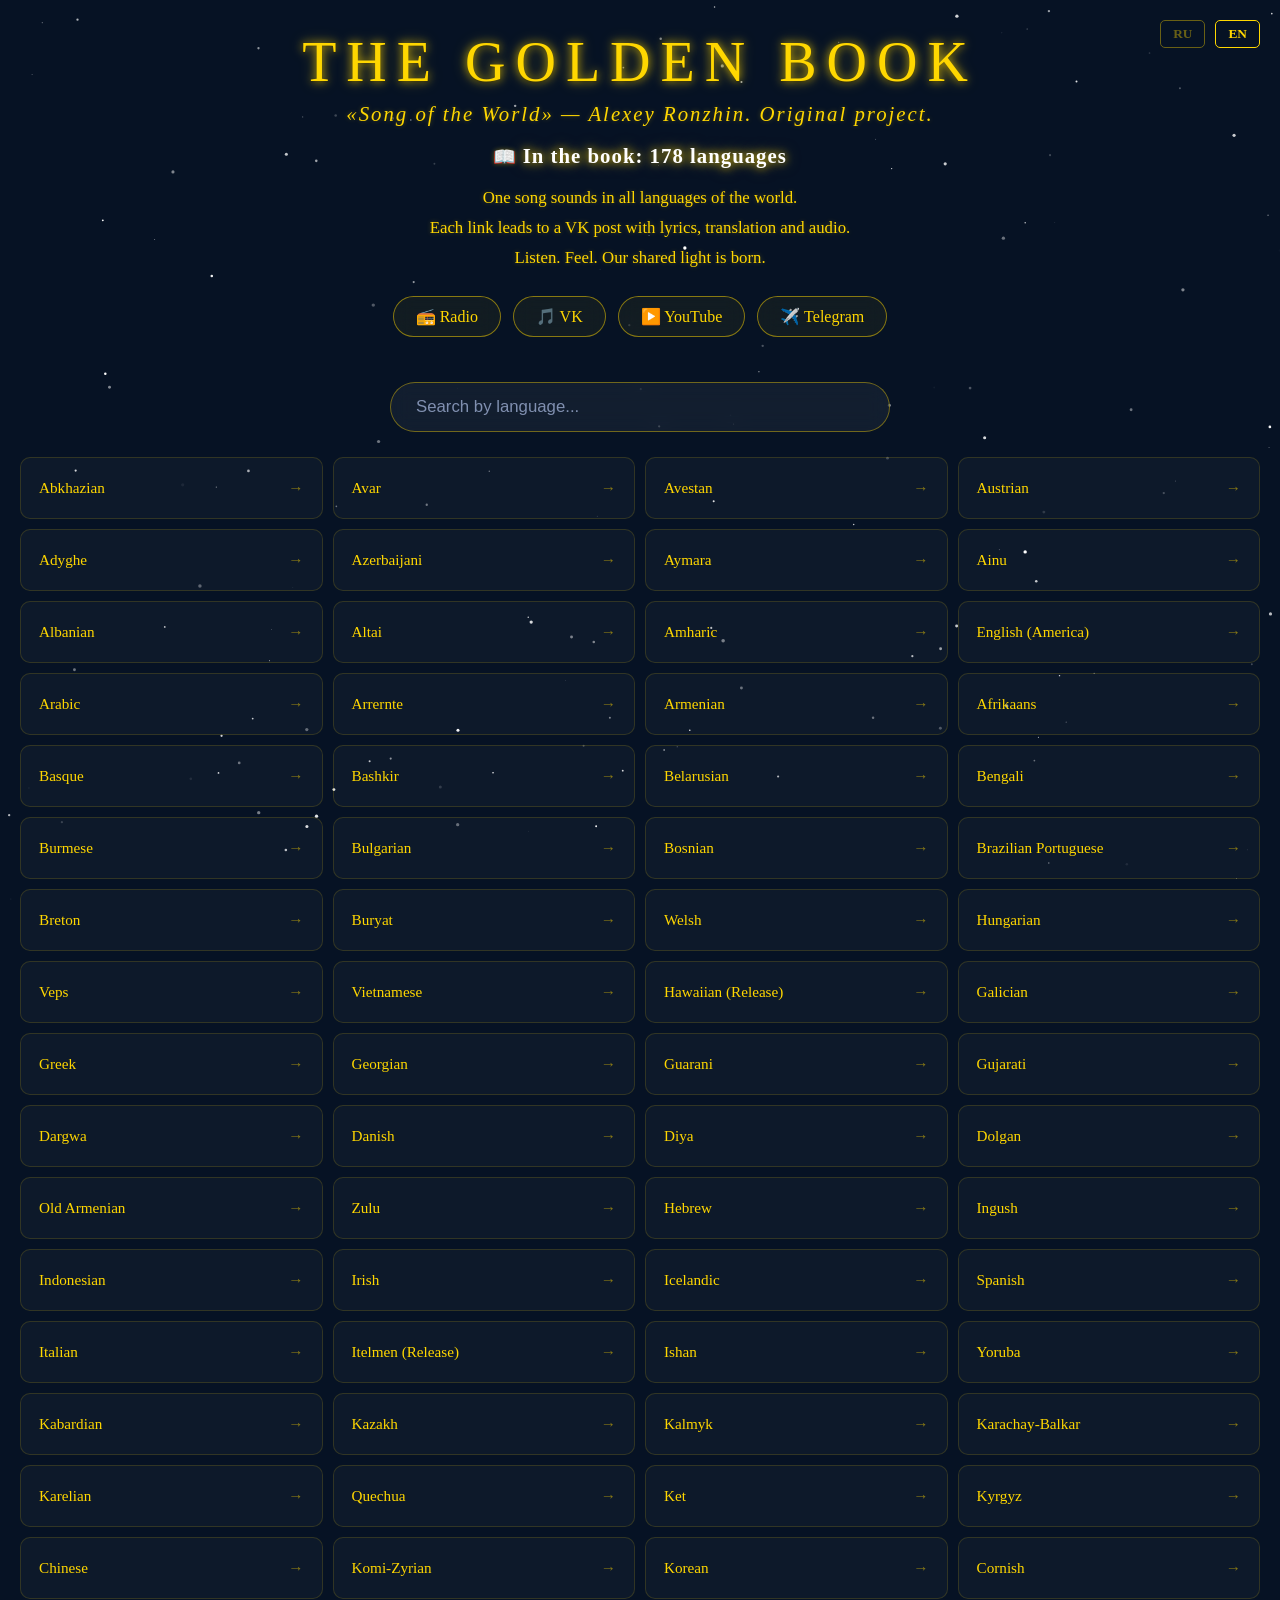
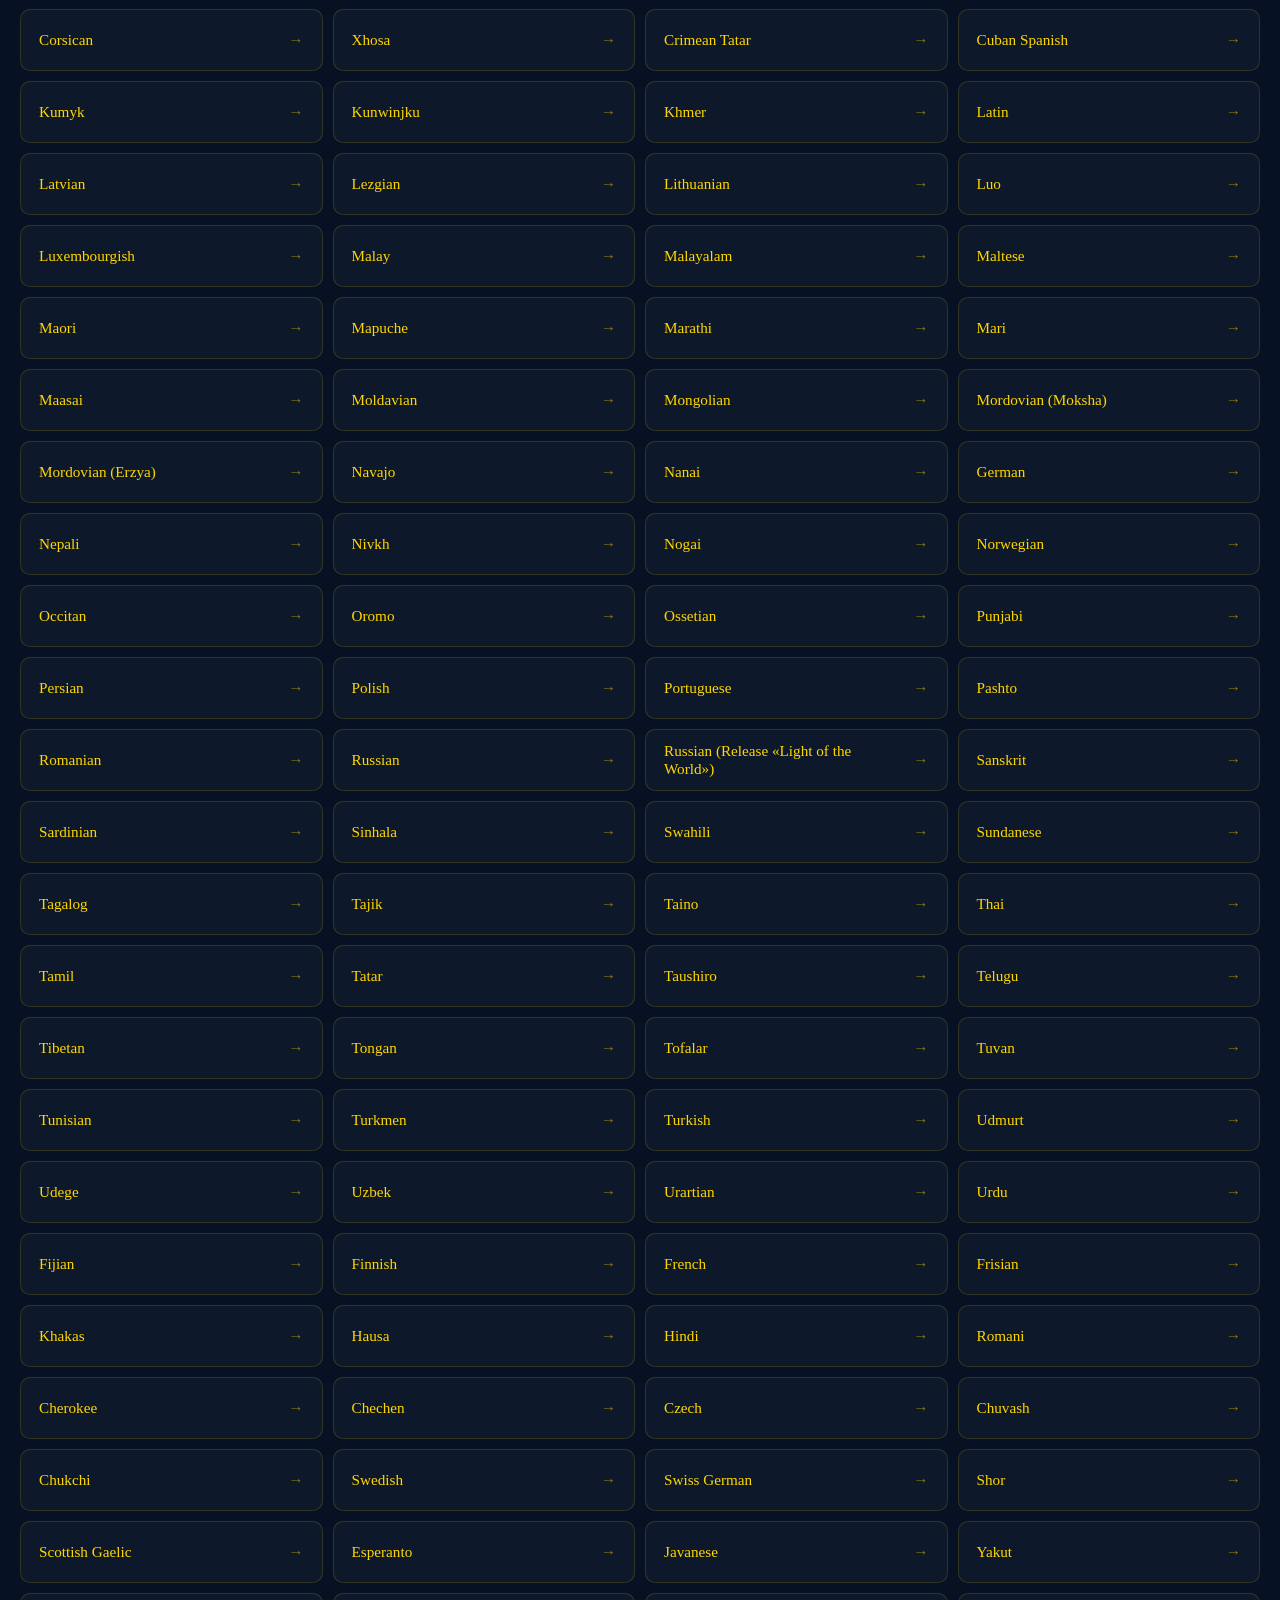
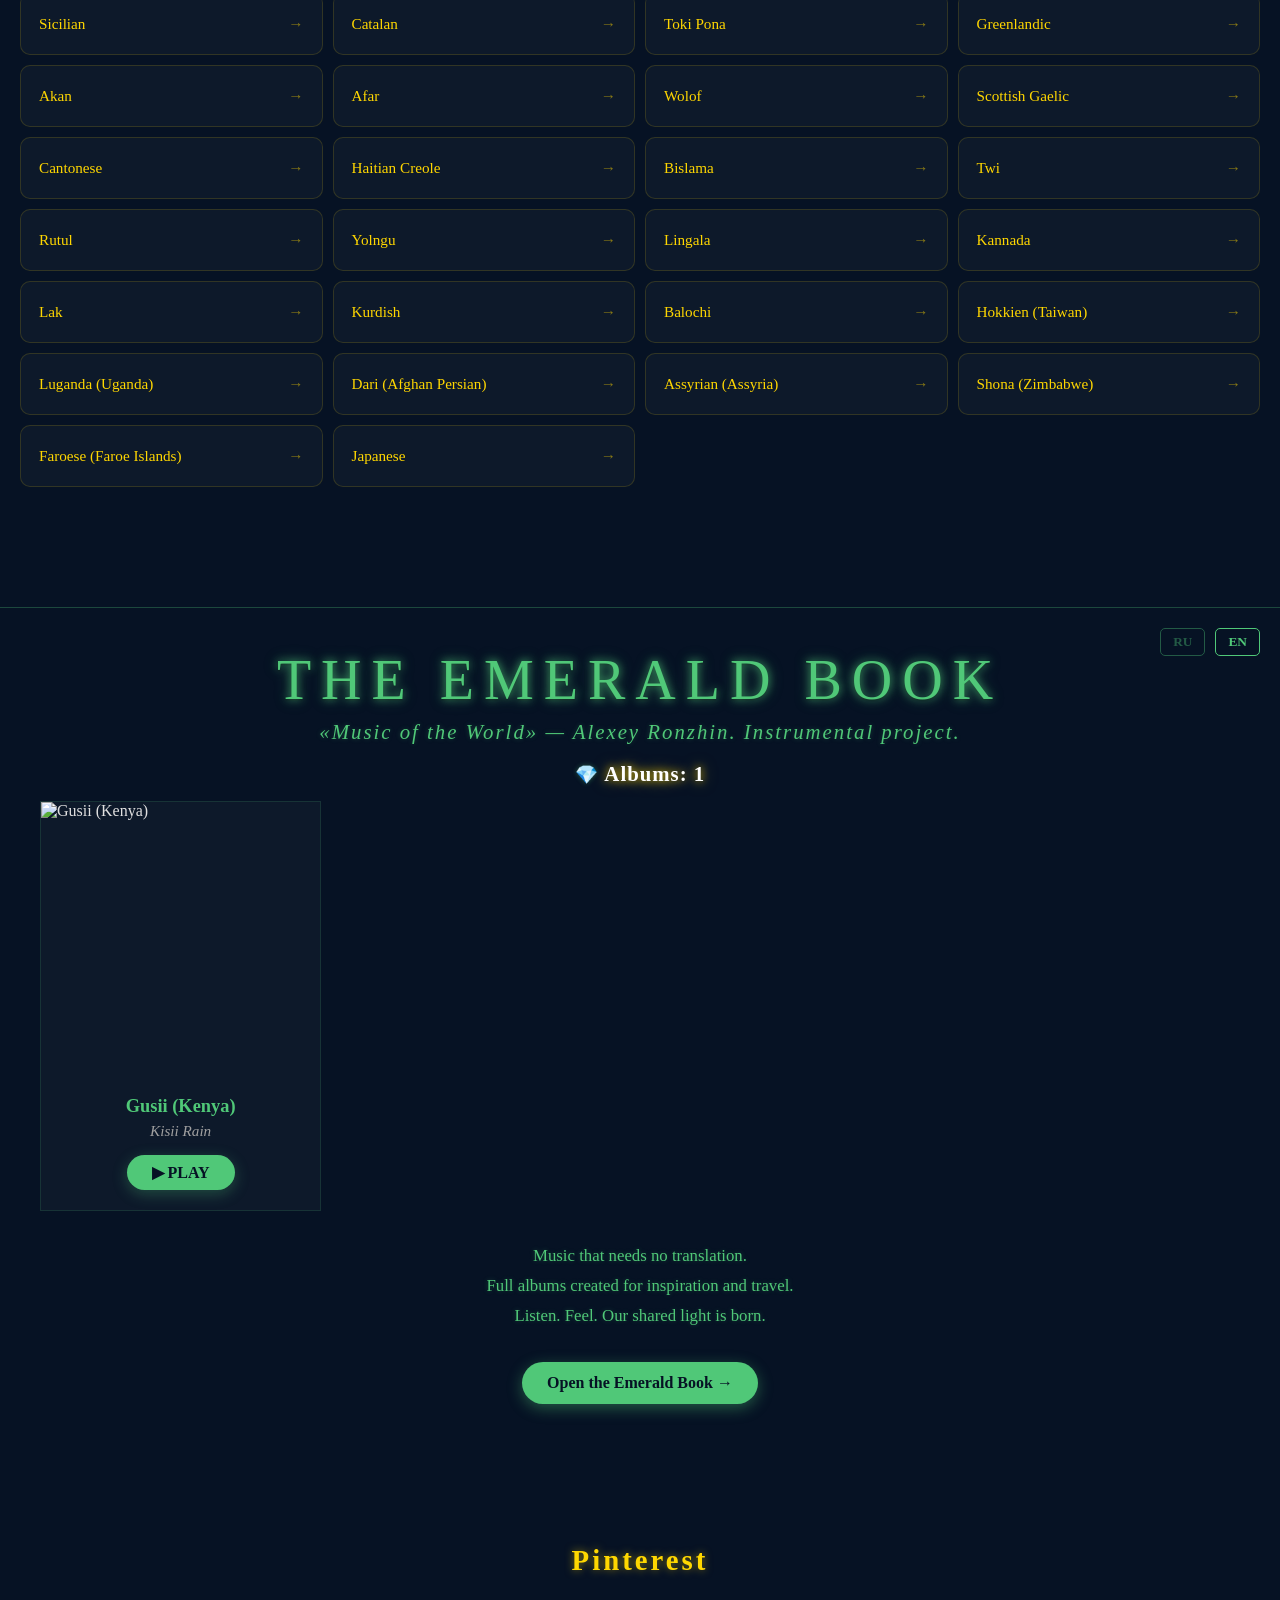
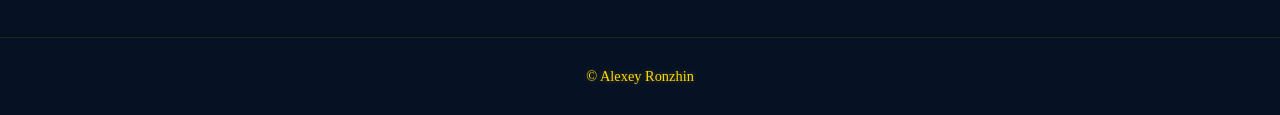
==== index.html @ 01b47725 "Update index.html" ====
<!DOCTYPE html>
<html lang="en">
<head>
    <meta charset="UTF-8">
    <meta name="viewport" content="width=device-width, initial-scale=1.0">
    <title>Golden and Emerald Books — Song of the World</title>
    <link rel="stylesheet" href="style.css">
</head>
<body>
    <canvas id="stars"></canvas>

    <!-- Переключатель языков (Верхний) -->
    <div class="lang-switch" style="position: absolute; top: 20px; right: 20px; z-index: 10; display: flex; gap: 10px;">
        <button id="btn-ru" onclick="switchLanguage('ru')" style="background: none; border: 1px solid #FFD700; color: #FFD700; padding: 5px 12px; border-radius: 5px; cursor: pointer; font-family: 'Georgia', serif; font-weight: bold;">RU</button>
        <button id="btn-en" onclick="switchLanguage('en')" style="background: none; border: 1px solid #FFD700; color: #FFD700; padding: 5px 12px; border-radius: 5px; cursor: pointer; font-family: 'Georgia', serif; font-weight: bold;">EN</button>
    </div>

    <header>
        <h1>ЗОЛОТАЯ КНИГА</h1>
        <p class="subtitle">«Песня Мира» — Алексей Роньжин. Авторский проект.</p>
        <p class="lang-counter">📖 <span id="lang-count">0</span></p>
        <p class="description">
            Одна песня звучит на всех языках мира.<br>
            Каждая ссылка ведёт на пост VK с текстом, переводом и аудио.<br>
            Слушай. Чувствуй. Рождается наш общий свет.
        </p>
        <div class="links">
            <a href="https://song-world.ru/public/pesnya-mira" target="_blank">📻 Радио</a>
            <a href="https://vk.ru/playlist_neuromusic" target="_blank">🎵 ВКонтакте</a>
            <a href="https://www.youtube.com/@Alexey_Ronzhin" target="_blank">▶️ YouTube</a>
            <a href="https://t.me/world_song_project" target="_blank">✈️ Telegram</a>
        </div>
    </header>

    <div class="search-box">
        <input type="text" id="search" placeholder="Поиск по языку...">
    </div>

    <main>
        <ul id="lang-list" class="lang-grid"></ul>
    </main>

    <!-- ================= ИЗУМРУДНАЯ КНИГА ================= -->
    <div class="emerald-section" style="max-width: 1300px; margin: 60px auto; padding: 40px 20px; border-top: 1px solid rgba(80, 200, 120, 0.3); text-align: center; position: relative; z-index: 2;">
        
        <!-- Нижний переключатель -->
        <div class="emerald-lang-switch" style="position: absolute; top: 20px; right: 20px; display: flex; gap: 10px;">
            <button id="btn-ru-emerald" onclick="switchLanguage('ru')" style="background: none; border: 1px solid #50C878; color: #50C878; padding: 5px 12px; border-radius: 5px; cursor: pointer; font-family: 'Georgia', serif; font-weight: bold;">RU</button>
            <button id="btn-en-emerald" onclick="switchLanguage('en')" style="background: none; border: 1px solid #50C878; color: #50C878; padding: 5px 12px; border-radius: 5px; cursor: pointer; font-family: 'Georgia', serif; font-weight: bold;">EN</button>
        </div>

        <h1 id="emerald-title" style="font-size: 3.5rem; letter-spacing: 10px; color: #50C878; text-shadow: 0 0 8px rgba(80, 200, 120, 0.7), 0 0 15px rgba(80, 200, 120, 0.4), 0 1px 2px rgba(0, 0, 0, 0.5); margin-bottom: 8px; font-weight: normal; font-family: 'Georgia', serif;">ИЗУМРУДНАЯ КНИГА</h1>
        
        <p id="emerald-subtitle" class="subtitle" style="font-size: 1.3rem; color: #50C878; font-style: italic; margin-bottom: 18px; letter-spacing: 2px; text-shadow: 0 0 5px rgba(80, 200, 120, 0.3);">«Музыка Мира» — Алексей Роньжин. Инструментальный проект.</p>
        
        <p class="lang-counter" style="color: #50C878; font-size: 1.15rem; margin-bottom: 15px; letter-spacing: 1px; text-shadow: 0 0 5px rgba(80, 200, 120, 0.4);">💎 <span id="album-count">0</span></p>
        
        <!-- Сетка альбомов -->
        <ul id="album-list" class="album-grid"></ul>

        <!-- Описание (перенесено вниз) -->
        <p id="emerald-description" class="description" style="max-width: 750px; margin: 20px auto 30px; line-height: 1.8; color: #50C878; font-size: 1.05rem; text-shadow: 0 0 5px rgba(80, 200, 120, 0.3);">
            Музыка, которая не нуждается в переводе.<br>
            Целые альбомы, созданные для вдохновения и путешествий.<br>
            Слушай. Чувствуй. Рождается наш общий свет.
        </p>
        
        <div>
            <a id="emerald-btn" href="/song-world/emerald-book/" target="_blank" class="emerald-open-btn" style="display: inline-block; color: #061224; background: #50C878; text-decoration: none; padding: 12px 25px; border-radius: 25px; font-weight: bold; font-family: 'Georgia', serif; transition: 0.3s; box-shadow: 0 4px 15px rgba(80, 200, 120, 0.4);">
                Открыть Изумрудную Книгу →
            </a>
        </div>
    </div>
    <!-- =================================================== -->

    <!-- ВИДЖЕТ PINTEREST -->
    <div class="pinterest-widget" style="position: relative; z-index: 1;">
        <h2 id="pinterest-title">Pinterest</h2>
        <a
          data-pin-do="embedBoard"
          data-pin-board-width="900"
          data-pin-scale-height="550"
          data-pin-scale-width="160"
          href="https://ru.pinterest.com/dar6698/песня-мира-song-of-the-world/"
        ></a>
    </div>

    <footer style="position: relative; z-index: 1;">
        <p>© Alexey Ronzhin</p>
    </footer>

    <script type="text/javascript" async defer src="//assets.pinterest.com/js/pinit.js"></script>
    <script data-goatcounter="https://song-world.goatcounter.com/count" async src="//gc.zgo.at/count.js"></script>
    <script src="script.js"></script>
</body>
</html>
---- style.css ----
* {
    margin: 0;
    padding: 0;
    box-sizing: border-box;
}

body {
    background: #061224;
    color: #e0e0e0;
    font-family: 'Georgia', serif;
    min-height: 100vh;
    overflow-x: hidden;
    position: relative;
}

#stars {
    position: fixed;
    top: 0;
    left: 0;
    width: 100%;
    height: 100%;
    z-index: 0;
}

header, main, .search-box, footer, .emerald-section, .pinterest-widget {
    position: relative;
    z-index: 1;
}

header {
    text-align: center;
    padding: 30px 20px 20px;
}

h1 {
    font-size: 3.5rem;
    letter-spacing: 10px;
    color: #FFD700;
    text-shadow: 
        0 0 8px rgba(255, 215, 0, 0.7),
        0 0 15px rgba(255, 215, 0, 0.4),
        0 1px 2px rgba(0, 0, 0, 0.5);
    margin-bottom: 8px;
    font-weight: normal;
    font-family: 'Georgia', serif;
}

.subtitle {
    font-size: 1.3rem;
    color: #FFD700;
    font-style: italic;
    margin-bottom: 18px;
    letter-spacing: 2px;
    text-shadow: 0 0 5px rgba(255, 215, 0, 0.3);
}

.description {
    max-width: 750px;
    margin: 0 auto 22px;
    line-height: 1.8;
    color: #FFD700;
    font-size: 1.05rem;
    text-shadow: 0 0 5px rgba(255, 215, 0, 0.3);
}

.links {
    display: flex;
    flex-wrap: wrap;
    justify-content: center;
    gap: 12px;
    margin-bottom: 15px;
}

.links a {
    color: #FFD700;
    text-decoration: none;
    border: 1px solid rgba(255, 215, 0, 0.5);
    padding: 10px 22px;
    border-radius: 25px;
    transition: all 0.3s ease;
    font-size: 1rem;
    background: rgba(255, 215, 0, 0.05);
    backdrop-filter: blur(10px);
}

.links a:hover {
    background: #FFD700; /* Золотой ховер */
    color: #061224;
    border-color: #FFD700;
    box-shadow: 0 0 20px rgba(255, 215, 0, 0.6);
    transform: translateY(-2px);
}

/* Свечение для кнопки "Открыть" */
.emerald-open-btn:hover {
    background: #3da05c !important; /* Яркий зелёный */
    box-shadow: 0 0 25px rgba(80, 200, 120, 0.8) !important;
    transform: translateY(-3px) scale(1.05);
}

.search-box {
    text-align: center;
    padding: 10px;
}

#search {
    width: 80%;
    max-width: 500px;
    padding: 14px 25px;
    background: rgba(255, 255, 255, 0.05);
    border: 1px solid rgba(255, 215, 0, 0.4);
    border-radius: 30px;
    color: #FFD700;
    font-size: 1.05rem;
    outline: none;
    transition: all 0.3s ease;
    backdrop-filter: blur(10px);
}

#search:focus {
    border-color: #FFD700;
    box-shadow: 0 0 20px rgba(255, 215, 0, 0.3);
    background: rgba(255, 215, 0, 0.05);
}

#search::placeholder {
    color: #8090b0;
}

main {
    padding: 15px 20px 60px;
}

.lang-grid {
    list-style: none;
    display: grid;
    grid-template-columns: repeat(4, 1fr);
    grid-auto-rows: 1fr;
    gap: 10px;
    max-width: 1300px;
    margin: 0 auto;
}

.lang-grid li {
    background: rgba(255, 255, 255, 0.03);
    border: 1px solid rgba(255, 215, 0, 0.15);
    border-radius: 10px;
    padding: 12px 18px;
    transition: all 0.3s ease;
    display: flex;
    align-items: center;
    min-height: 48px;
}

.lang-grid li:hover {
    background: rgba(255, 215, 0, 0.08);
    border-color: #FFD700;
    transform: translateX(5px);
    box-shadow: 0 0 20px rgba(255, 215, 0, 0.2);
}

.lang-grid a {
    color: #FFD700;
    text-decoration: none;
    display: flex;
    justify-content: space-between;
    align-items: center;
    font-size: 0.95rem;
    width: 100%;
}

.lang-grid a:hover {
    color: #FFD700;
}

.lang-grid a::after {
    content: "→";
    color: #FFD700;
    opacity: 0.5;
    transition: all 0.3s ease;
    margin-left: 10px;
    flex-shrink: 0;
}

.lang-grid a:hover::after {
    opacity: 1;
    transform: translateX(5px);
}

/* ===== СТИЛИ ДЛЯ ИЗУМРУДНОЙ КНИГИ ===== */
.album-grid {
    display: grid;
    grid-template-columns: repeat(auto-fill, minmax(260px, 1fr));
    gap: 25px;
    max-width: 1200px;
    margin: 0 auto 30px;
    list-style: none;
    padding: 0;
    text-align: left;
}

.album-item {
    background: rgba(255, 255, 255, 0.03);
    border: 1px solid rgba(80, 200, 120, 0.15);
    border-radius: 0;
    transition: all 0.3s ease;
    display: flex;
    flex-direction: column;
    overflow: hidden;
}

.album-item:hover {
    background: rgba(80, 200, 120, 0.08) !important;
    border-color: #50C878 !important;
    transform: translateY(-5px);
    box-shadow: 0 10px 25px rgba(80, 200, 120, 0.3) !important;
}

.album-link {
    display: flex;
    flex-direction: column;
    text-decoration: none;
    color: inherit;
    height: 100%;
    padding-bottom: 20px;
}

.album-cover {
    width: 100% !important;
    height: auto !important;
    aspect-ratio: 1 / 1 !important;
    object-fit: cover !important;
    display: block !important;
    border-radius: 0 !important;
}

.album-title {
    color: #50C878;
    margin: 15px 15px 5px 15px;
    font-size: 1.15rem;
    font-weight: bold;
    text-align: center;
}

.album-subtitle {
    color: #a0a0a0;
    font-size: 0.95rem;
    margin: 0 15px 15px 15px;
    font-style: italic;
    text-align: center;
}

.play-text {
    display: inline-block;
    background: #50C878;
    color: #061224;
    padding: 8px 25px;
    border-radius: 25px;
    font-weight: bold;
    transition: all 0.3s ease;
    text-align: center;
    margin: 0 auto;
    box-shadow: 0 4px 15px rgba(80, 200, 120, 0.3);
}

.album-item:hover .play-text {
    background: #3da05c;
    transform: scale(1.05);
    box-shadow: 0 6px 20px rgba(80, 200, 120, 0.5);
}

footer {
    text-align: center;
    padding: 30px;
    color: #FFD700;
    font-size: 0.9rem;
    border-top: 1px solid rgba(255, 215, 0, 0.1);
    text-shadow: 0 0 5px rgba(255, 215, 0, 0.3);
}

@media (max-width: 1000px) {
    .lang-grid { grid-template-columns: repeat(3, 1fr); }
    h1 { font-size: 3rem; letter-spacing: 8px; }
}

@media (max-width: 700px) {
    .lang-grid { grid-template-columns: repeat(2, 1fr); }
    h1 { font-size: 2.5rem; letter-spacing: 6px; }
    .subtitle { font-size: 1.15rem; }
}

@media (max-width: 500px) {
    .lang-grid { grid-template-columns: 1fr; }
    h1 { font-size: 1.8rem; letter-spacing: 4px; }
    .subtitle { font-size: 1rem; }
    .description { font-size: 0.95rem; }
    .links a { padding: 8px 16px; font-size: 0.9rem; }
}

.lang-counter {
    font-size: 1.15rem;
    color: #FFD700;
    margin-bottom: 15px;
    letter-spacing: 1px;
    text-shadow: 0 0 5px rgba(255, 215, 0, 0.4);
}

.lang-counter span {
    font-weight: bold;
    font-size: 1.3rem;
    color: #fff;
    text-shadow: 0 0 8px rgba(255, 215, 0, 0.8), 0 0 15px rgba(255, 215, 0, 0.5);
}

.pinterest-widget {
    text-align: center;
    padding: 40px 20px;
    margin-top: 30px;
}

.pinterest-widget h2 {
    font-size: 1.8rem;
    color: #FFD700;
    margin-bottom: 20px;
    letter-spacing: 3px;
    text-shadow: 0 0 8px rgba(255, 215, 0, 0.5);
}

@media (max-width: 600px) {
    .pinterest-widget h2 {
        font-size: 1.4rem;
        letter-spacing: 2px;
    }
}
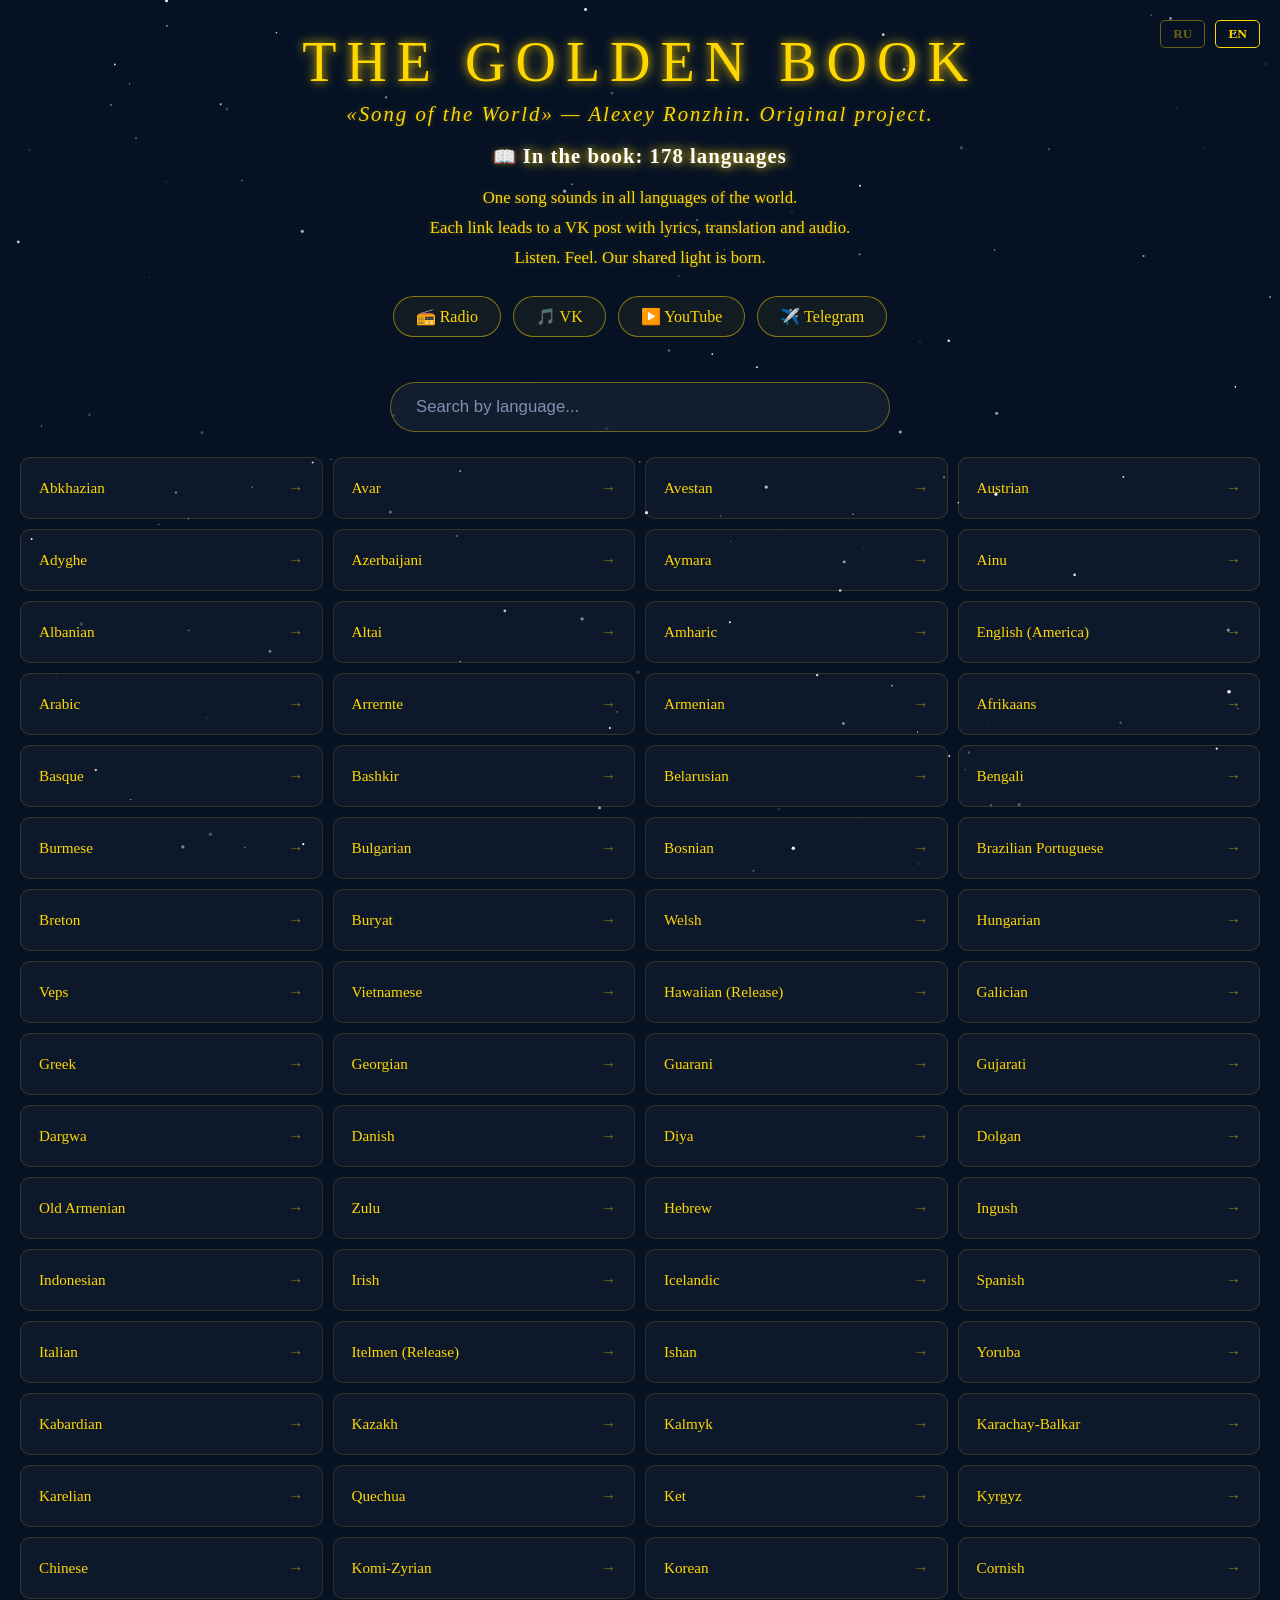
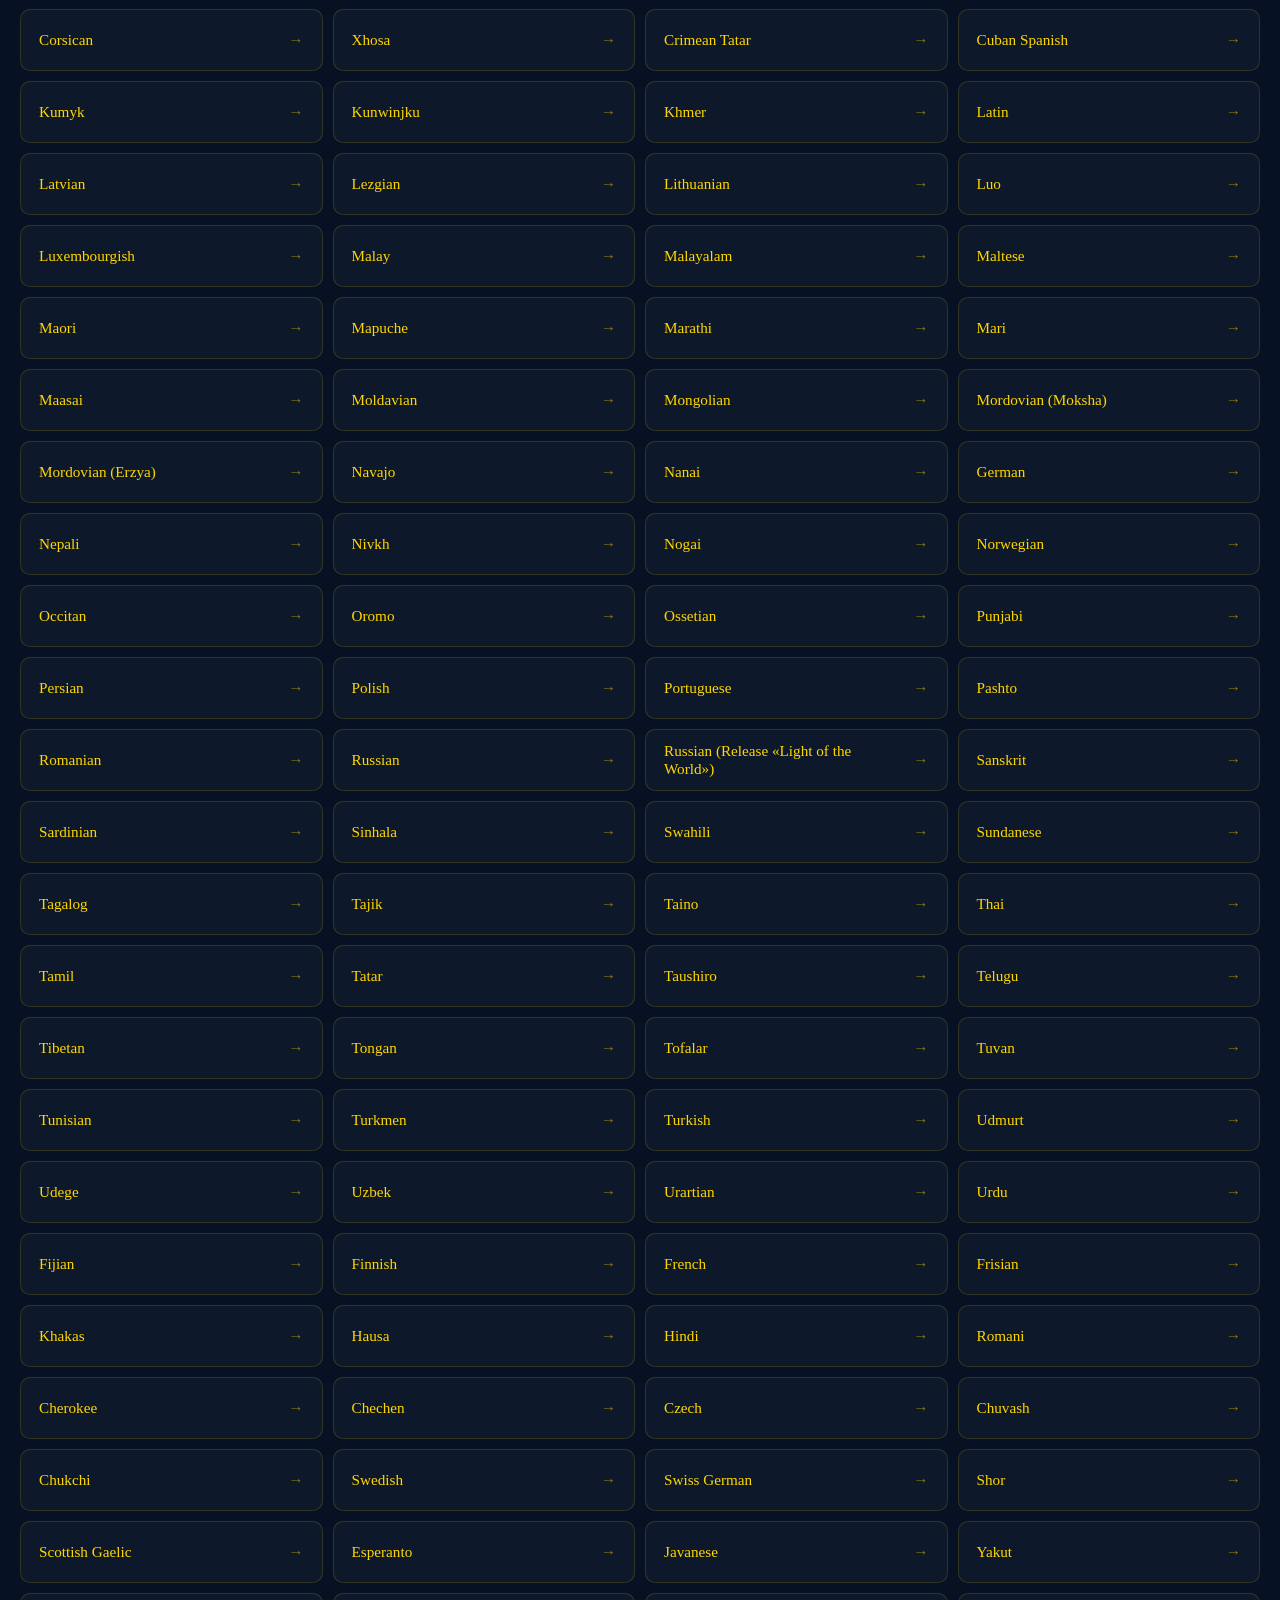
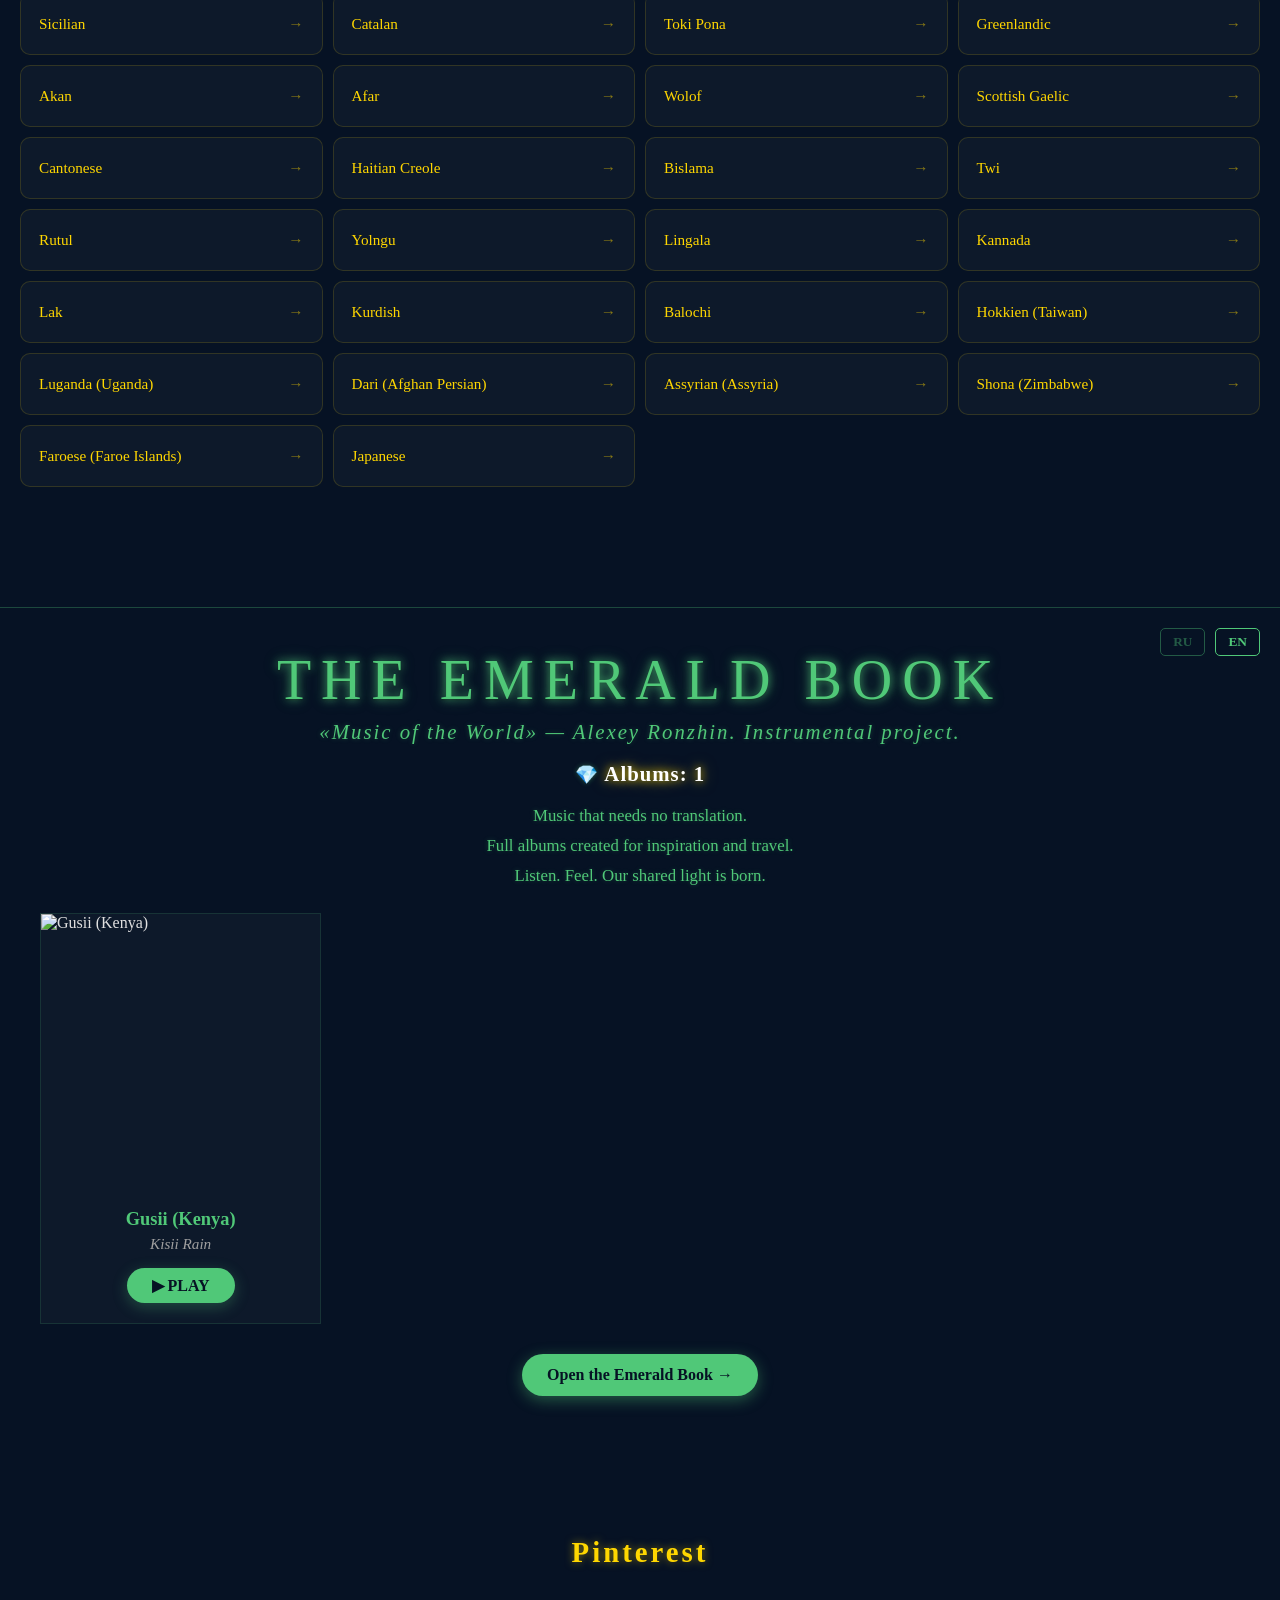
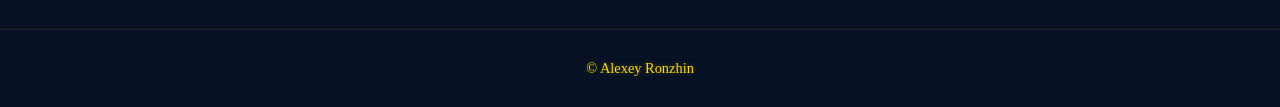
==== commit effd710c: "Update index.html" ====
--- a/index.html
+++ b/index.html
@@ -49,22 +49,26 @@
             <button id="btn-en-emerald" onclick="switchLanguage('en')" style="background: none; border: 1px solid #50C878; color: #50C878; padding: 5px 12px; border-radius: 5px; cursor: pointer; font-family: 'Georgia', serif; font-weight: bold;">EN</button>
         </div>
 
+        <!-- 1. Заголовок -->
         <h1 id="emerald-title" style="font-size: 3.5rem; letter-spacing: 10px; color: #50C878; text-shadow: 0 0 8px rgba(80, 200, 120, 0.7), 0 0 15px rgba(80, 200, 120, 0.4), 0 1px 2px rgba(0, 0, 0, 0.5); margin-bottom: 8px; font-weight: normal; font-family: 'Georgia', serif;">ИЗУМРУДНАЯ КНИГА</h1>
         
+        <!-- 2. Подзаголовок -->
         <p id="emerald-subtitle" class="subtitle" style="font-size: 1.3rem; color: #50C878; font-style: italic; margin-bottom: 18px; letter-spacing: 2px; text-shadow: 0 0 5px rgba(80, 200, 120, 0.3);">«Музыка Мира» — Алексей Роньжин. Инструментальный проект.</p>
         
+        <!-- 3. Счетчик -->
         <p class="lang-counter" style="color: #50C878; font-size: 1.15rem; margin-bottom: 15px; letter-spacing: 1px; text-shadow: 0 0 5px rgba(80, 200, 120, 0.4);">💎 <span id="album-count">0</span></p>
         
-        <!-- Сетка альбомов -->
-        <ul id="album-list" class="album-grid"></ul>
-
-        <!-- Описание (перенесено вниз) -->
-        <p id="emerald-description" class="description" style="max-width: 750px; margin: 20px auto 30px; line-height: 1.8; color: #50C878; font-size: 1.05rem; text-shadow: 0 0 5px rgba(80, 200, 120, 0.3);">
+        <!-- 4. ТРИ СТРОКИ ОПИСАНИЯ (ПЕРЕД КАРТОЧКОЙ, КАК ТЫ ХОТЕЛ) -->
+        <p id="emerald-description" class="description" style="max-width: 750px; margin: 0 auto 22px; line-height: 1.8; color: #50C878; font-size: 1.05rem; text-shadow: 0 0 5px rgba(80, 200, 120, 0.3);">
             Музыка, которая не нуждается в переводе.<br>
             Целые альбомы, созданные для вдохновения и путешествий.<br>
             Слушай. Чувствуй. Рождается наш общий свет.
         </p>
         
+        <!-- 5. КАРТОЧКА АЛЬБОМА -->
+        <ul id="album-list" class="album-grid" style="margin-bottom: 30px;"></ul>
+        
+        <!-- 6. Кнопка -->
         <div>
             <a id="emerald-btn" href="/song-world/emerald-book/" target="_blank" class="emerald-open-btn" style="display: inline-block; color: #061224; background: #50C878; text-decoration: none; padding: 12px 25px; border-radius: 25px; font-weight: bold; font-family: 'Georgia', serif; transition: 0.3s; box-shadow: 0 4px 15px rgba(80, 200, 120, 0.4);">
                 Открыть Изумрудную Книгу →
@@ -73,7 +77,7 @@
     </div>
     <!-- =================================================== -->
 
-    <!-- ВИДЖЕТ PINTEREST -->
+    <!-- 7. ВИДЖЕТ PINTEREST -->
     <div class="pinterest-widget" style="position: relative; z-index: 1;">
         <h2 id="pinterest-title">Pinterest</h2>
         <a
--- a/style.css
+++ b/style.css
@@ -84,16 +84,15 @@
 }
 
 .links a:hover {
-    background: #FFD700; /* Золотой ховер */
+    background: #FFD700;
     color: #061224;
     border-color: #FFD700;
     box-shadow: 0 0 20px rgba(255, 215, 0, 0.6);
     transform: translateY(-2px);
 }
 
-/* Свечение для кнопки "Открыть" */
 .emerald-open-btn:hover {
-    background: #3da05c !important; /* Яркий зелёный */
+    background: #3da05c !important;
     box-shadow: 0 0 25px rgba(80, 200, 120, 0.8) !important;
     transform: translateY(-3px) scale(1.05);
 }
@@ -187,7 +186,6 @@
     transform: translateX(5px);
 }
 
-/* ===== СТИЛИ ДЛЯ ИЗУМРУДНОЙ КНИГИ ===== */
 .album-grid {
     display: grid;
     grid-template-columns: repeat(auto-fill, minmax(260px, 1fr));
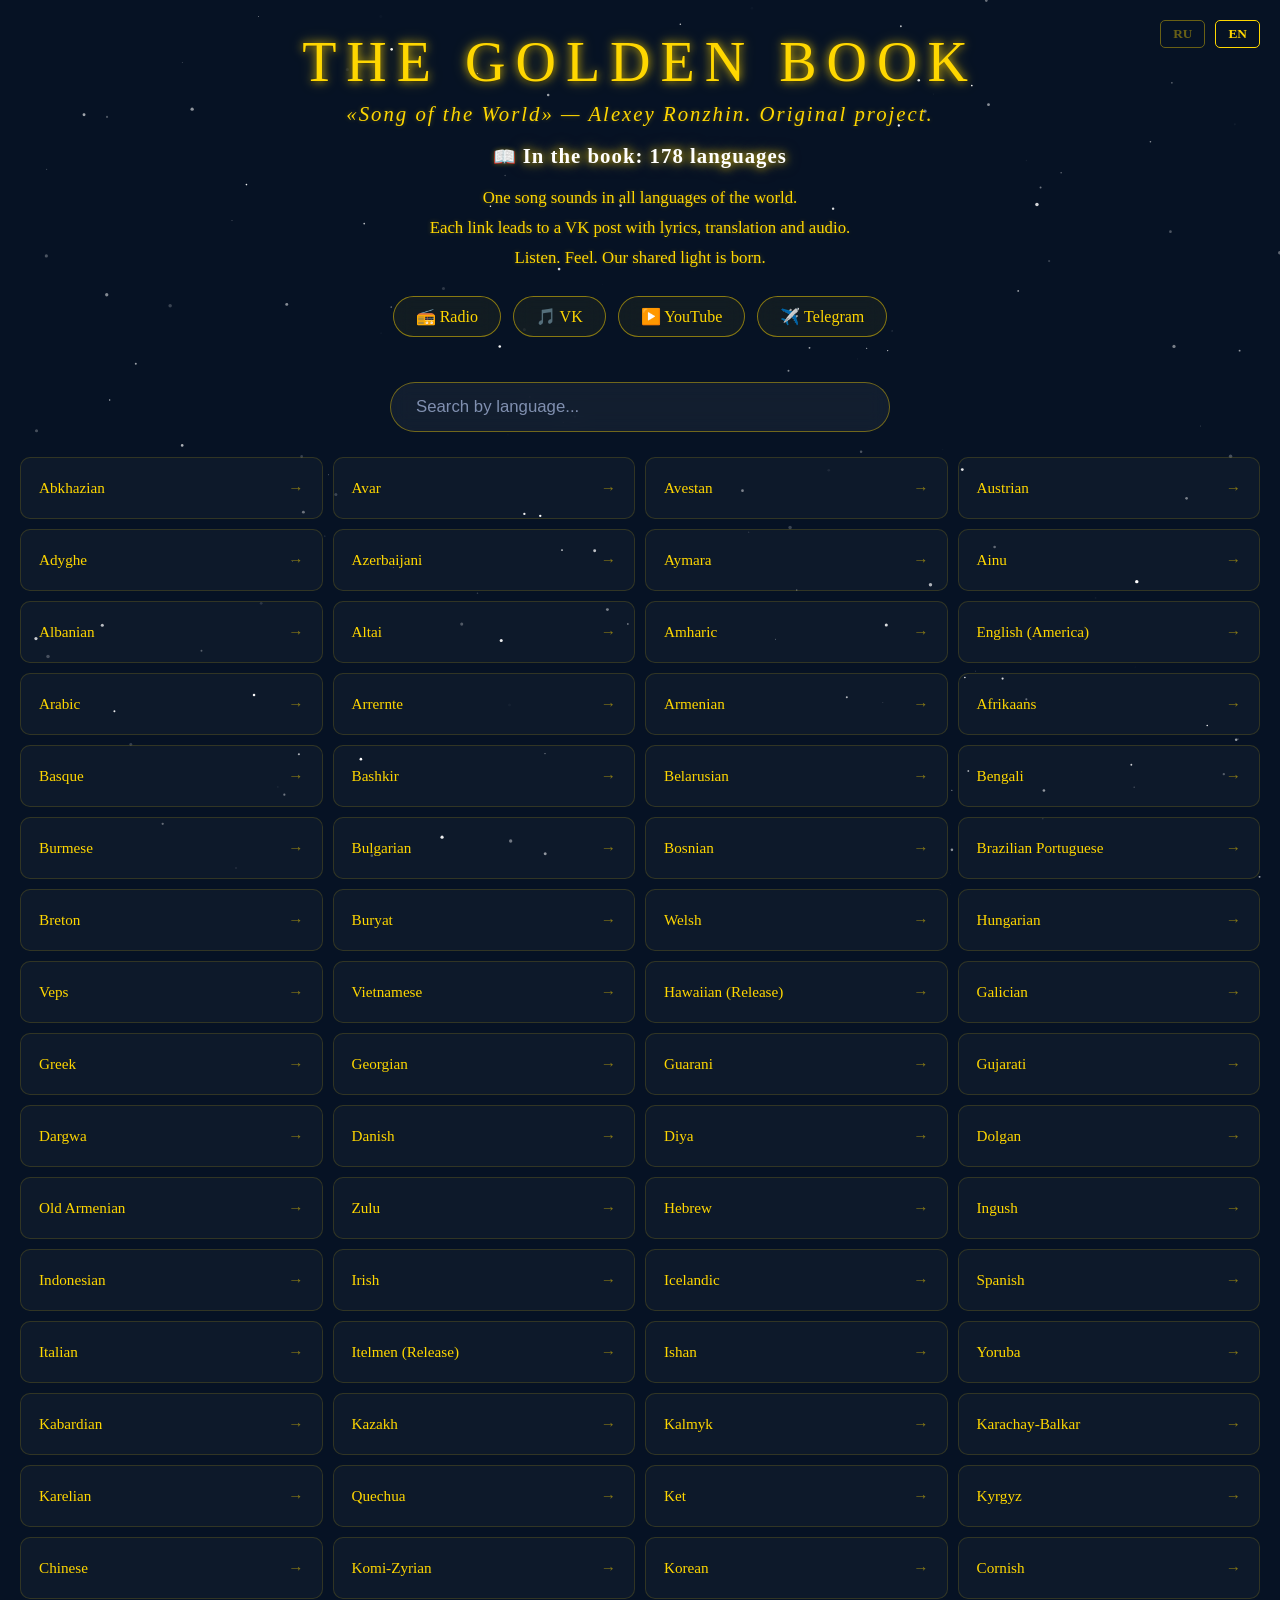
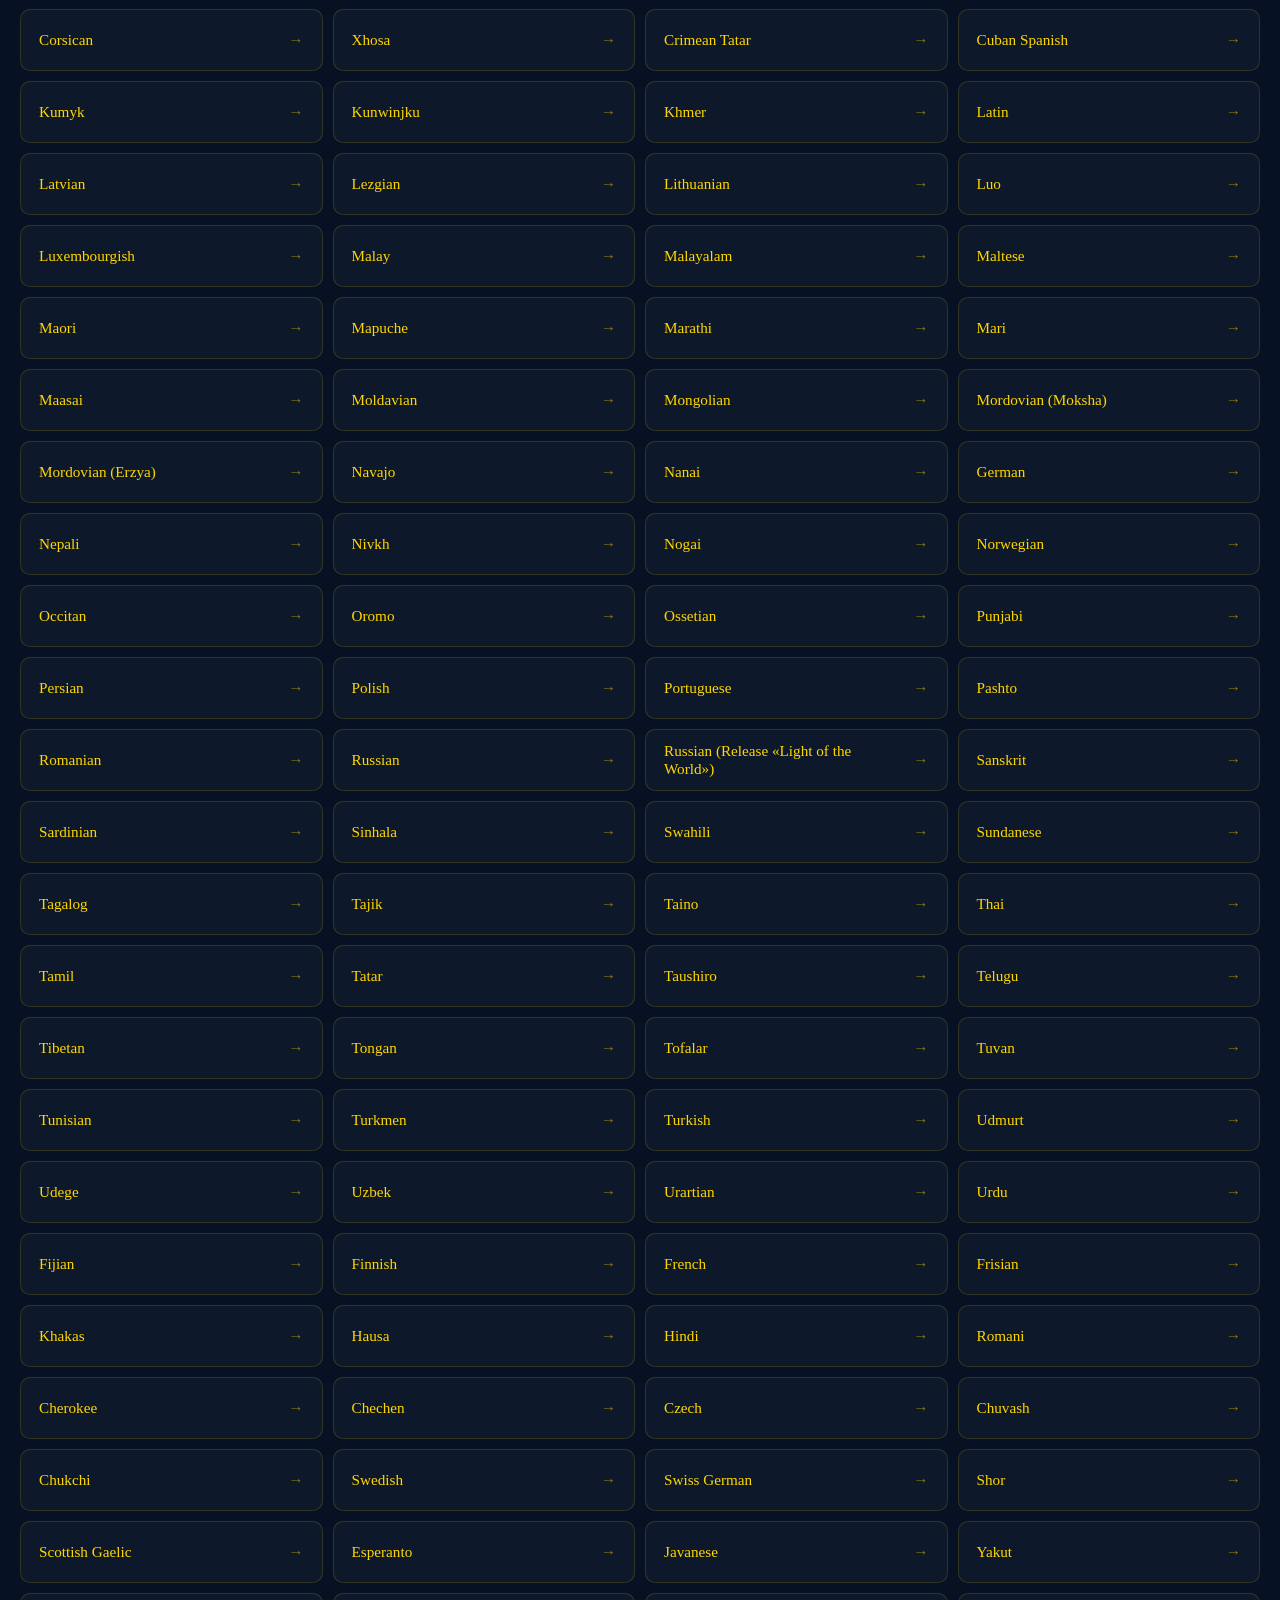
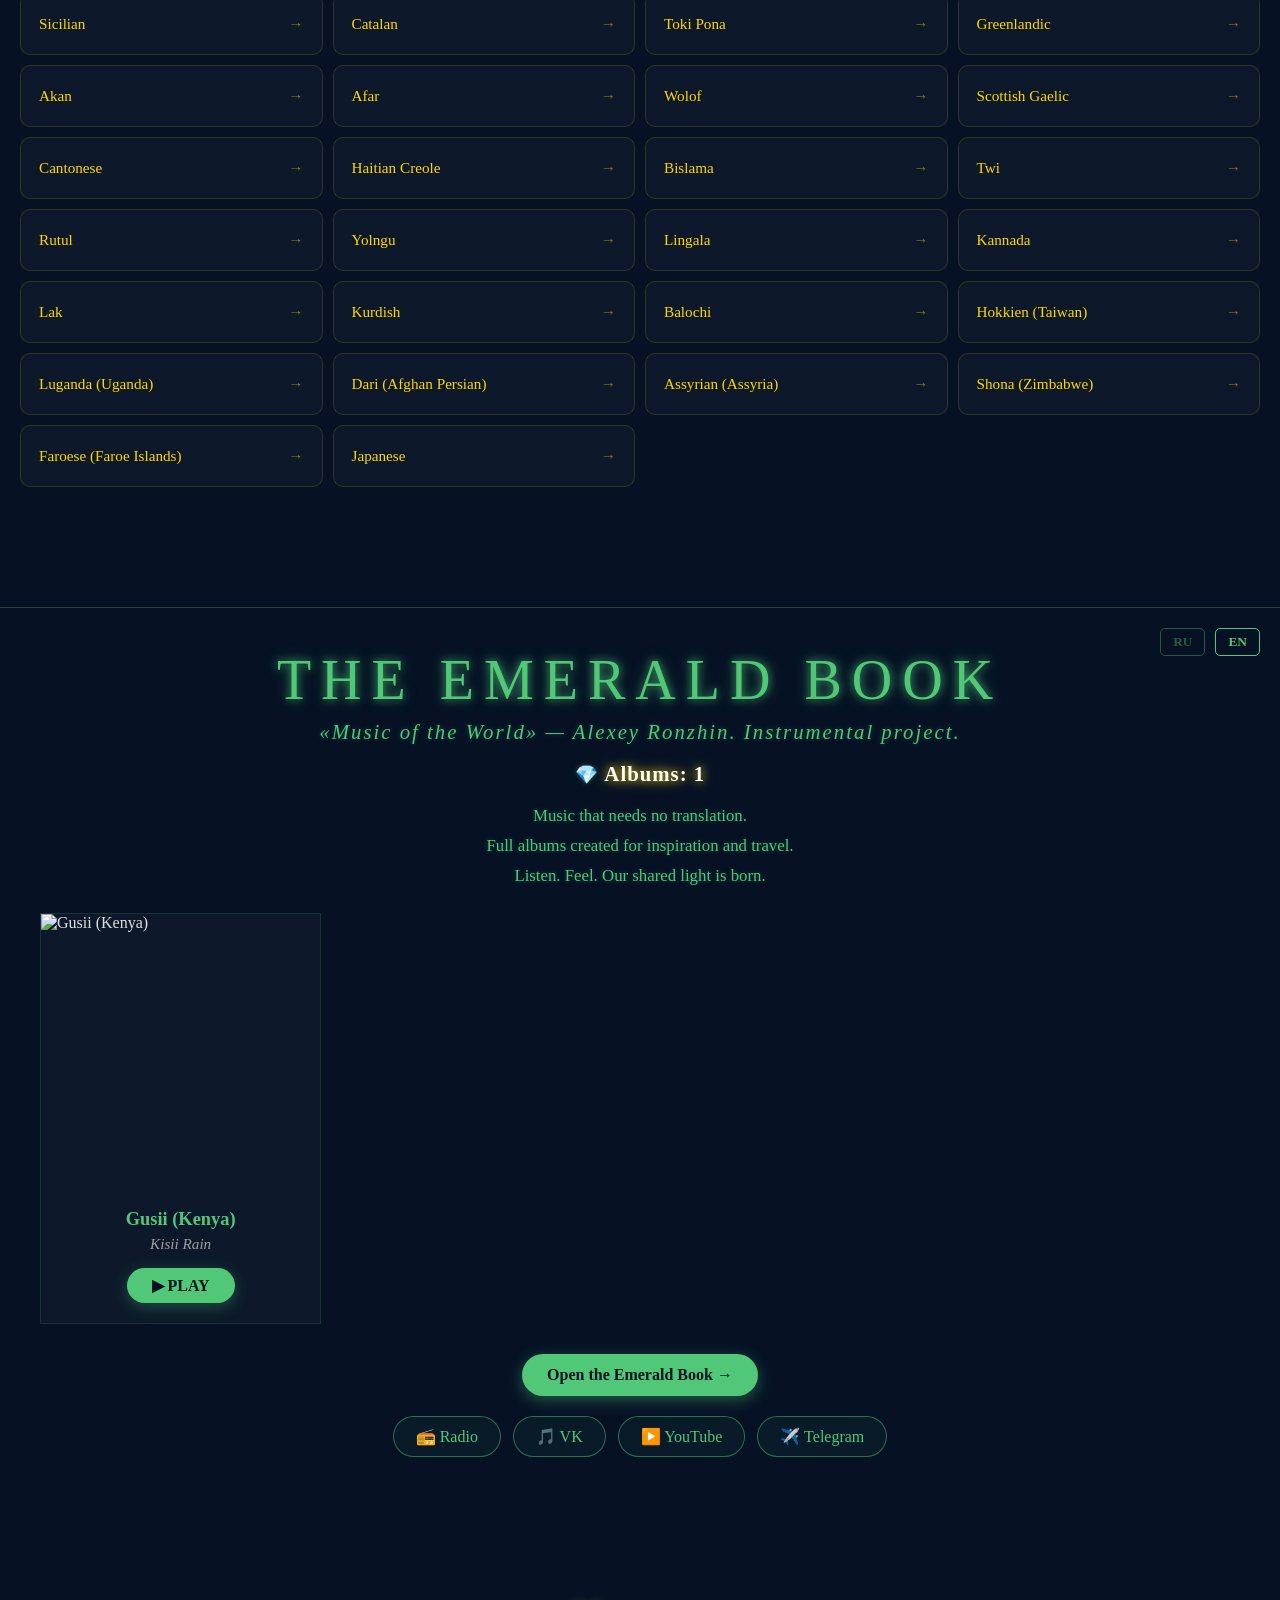
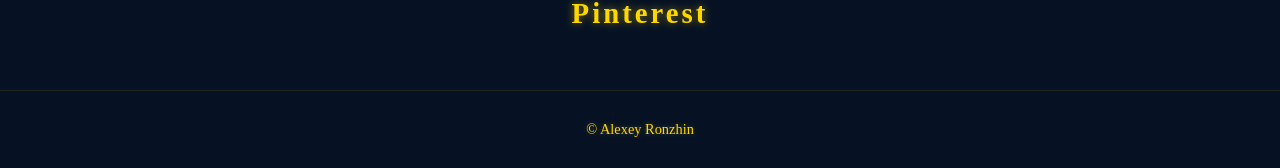
==== commit a2c88ec5: "Update index.html" ====
--- a/index.html
+++ b/index.html
@@ -49,35 +49,39 @@
             <button id="btn-en-emerald" onclick="switchLanguage('en')" style="background: none; border: 1px solid #50C878; color: #50C878; padding: 5px 12px; border-radius: 5px; cursor: pointer; font-family: 'Georgia', serif; font-weight: bold;">EN</button>
         </div>
 
-        <!-- 1. Заголовок -->
         <h1 id="emerald-title" style="font-size: 3.5rem; letter-spacing: 10px; color: #50C878; text-shadow: 0 0 8px rgba(80, 200, 120, 0.7), 0 0 15px rgba(80, 200, 120, 0.4), 0 1px 2px rgba(0, 0, 0, 0.5); margin-bottom: 8px; font-weight: normal; font-family: 'Georgia', serif;">ИЗУМРУДНАЯ КНИГА</h1>
         
-        <!-- 2. Подзаголовок -->
         <p id="emerald-subtitle" class="subtitle" style="font-size: 1.3rem; color: #50C878; font-style: italic; margin-bottom: 18px; letter-spacing: 2px; text-shadow: 0 0 5px rgba(80, 200, 120, 0.3);">«Музыка Мира» — Алексей Роньжин. Инструментальный проект.</p>
         
-        <!-- 3. Счетчик -->
         <p class="lang-counter" style="color: #50C878; font-size: 1.15rem; margin-bottom: 15px; letter-spacing: 1px; text-shadow: 0 0 5px rgba(80, 200, 120, 0.4);">💎 <span id="album-count">0</span></p>
         
-        <!-- 4. ТРИ СТРОКИ ОПИСАНИЯ (ПЕРЕД КАРТОЧКОЙ, КАК ТЫ ХОТЕЛ) -->
         <p id="emerald-description" class="description" style="max-width: 750px; margin: 0 auto 22px; line-height: 1.8; color: #50C878; font-size: 1.05rem; text-shadow: 0 0 5px rgba(80, 200, 120, 0.3);">
             Музыка, которая не нуждается в переводе.<br>
             Целые альбомы, созданные для вдохновения и путешествий.<br>
             Слушай. Чувствуй. Рождается наш общий свет.
         </p>
         
-        <!-- 5. КАРТОЧКА АЛЬБОМА -->
         <ul id="album-list" class="album-grid" style="margin-bottom: 30px;"></ul>
         
-        <!-- 6. Кнопка -->
-        <div>
+        <!-- Кнопка открытия -->
+        <div style="margin-bottom: 20px;">
             <a id="emerald-btn" href="/song-world/emerald-book/" target="_blank" class="emerald-open-btn" style="display: inline-block; color: #061224; background: #50C878; text-decoration: none; padding: 12px 25px; border-radius: 25px; font-weight: bold; font-family: 'Georgia', serif; transition: 0.3s; box-shadow: 0 4px 15px rgba(80, 200, 120, 0.4);">
                 Открыть Изумрудную Книгу →
             </a>
         </div>
+
+        <!-- НОВЫЙ БЛОК: Кнопки соцсетей в стиле Изумрудной книги -->
+        <div class="emerald-links" style="display: flex; flex-wrap: wrap; justify-content: center; gap: 12px; margin-top: 10px;">
+            <a href="https://song-world.ru/public/pesnya-mira" target="_blank" style="color: #50C878; text-decoration: none; border: 1px solid rgba(80, 200, 120, 0.5); padding: 10px 22px; border-radius: 25px; transition: all 0.3s ease; font-size: 1rem; background: rgba(80, 200, 120, 0.05);">📻 Radio</a>
+            <a href="https://vk.ru/playlist_neuromusic" target="_blank" style="color: #50C878; text-decoration: none; border: 1px solid rgba(80, 200, 120, 0.5); padding: 10px 22px; border-radius: 25px; transition: all 0.3s ease; font-size: 1rem; background: rgba(80, 200, 120, 0.05);">🎵 VK</a>
+            <a href="https://www.youtube.com/@Alexey_Ronzhin" target="_blank" style="color: #50C878; text-decoration: none; border: 1px solid rgba(80, 200, 120, 0.5); padding: 10px 22px; border-radius: 25px; transition: all 0.3s ease; font-size: 1rem; background: rgba(80, 200, 120, 0.05);">▶️ YouTube</a>
+            <a href="https://t.me/world_song_project" target="_blank" style="color: #50C878; text-decoration: none; border: 1px solid rgba(80, 200, 120, 0.5); padding: 10px 22px; border-radius: 25px; transition: all 0.3s ease; font-size: 1rem; background: rgba(80, 200, 120, 0.05);">✈️ Telegram</a>
+        </div>
+
     </div>
     <!-- =================================================== -->
 
-    <!-- 7. ВИДЖЕТ PINTEREST -->
+    <!-- ВИДЖЕТ PINTEREST -->
     <div class="pinterest-widget" style="position: relative; z-index: 1;">
         <h2 id="pinterest-title">Pinterest</h2>
         <a
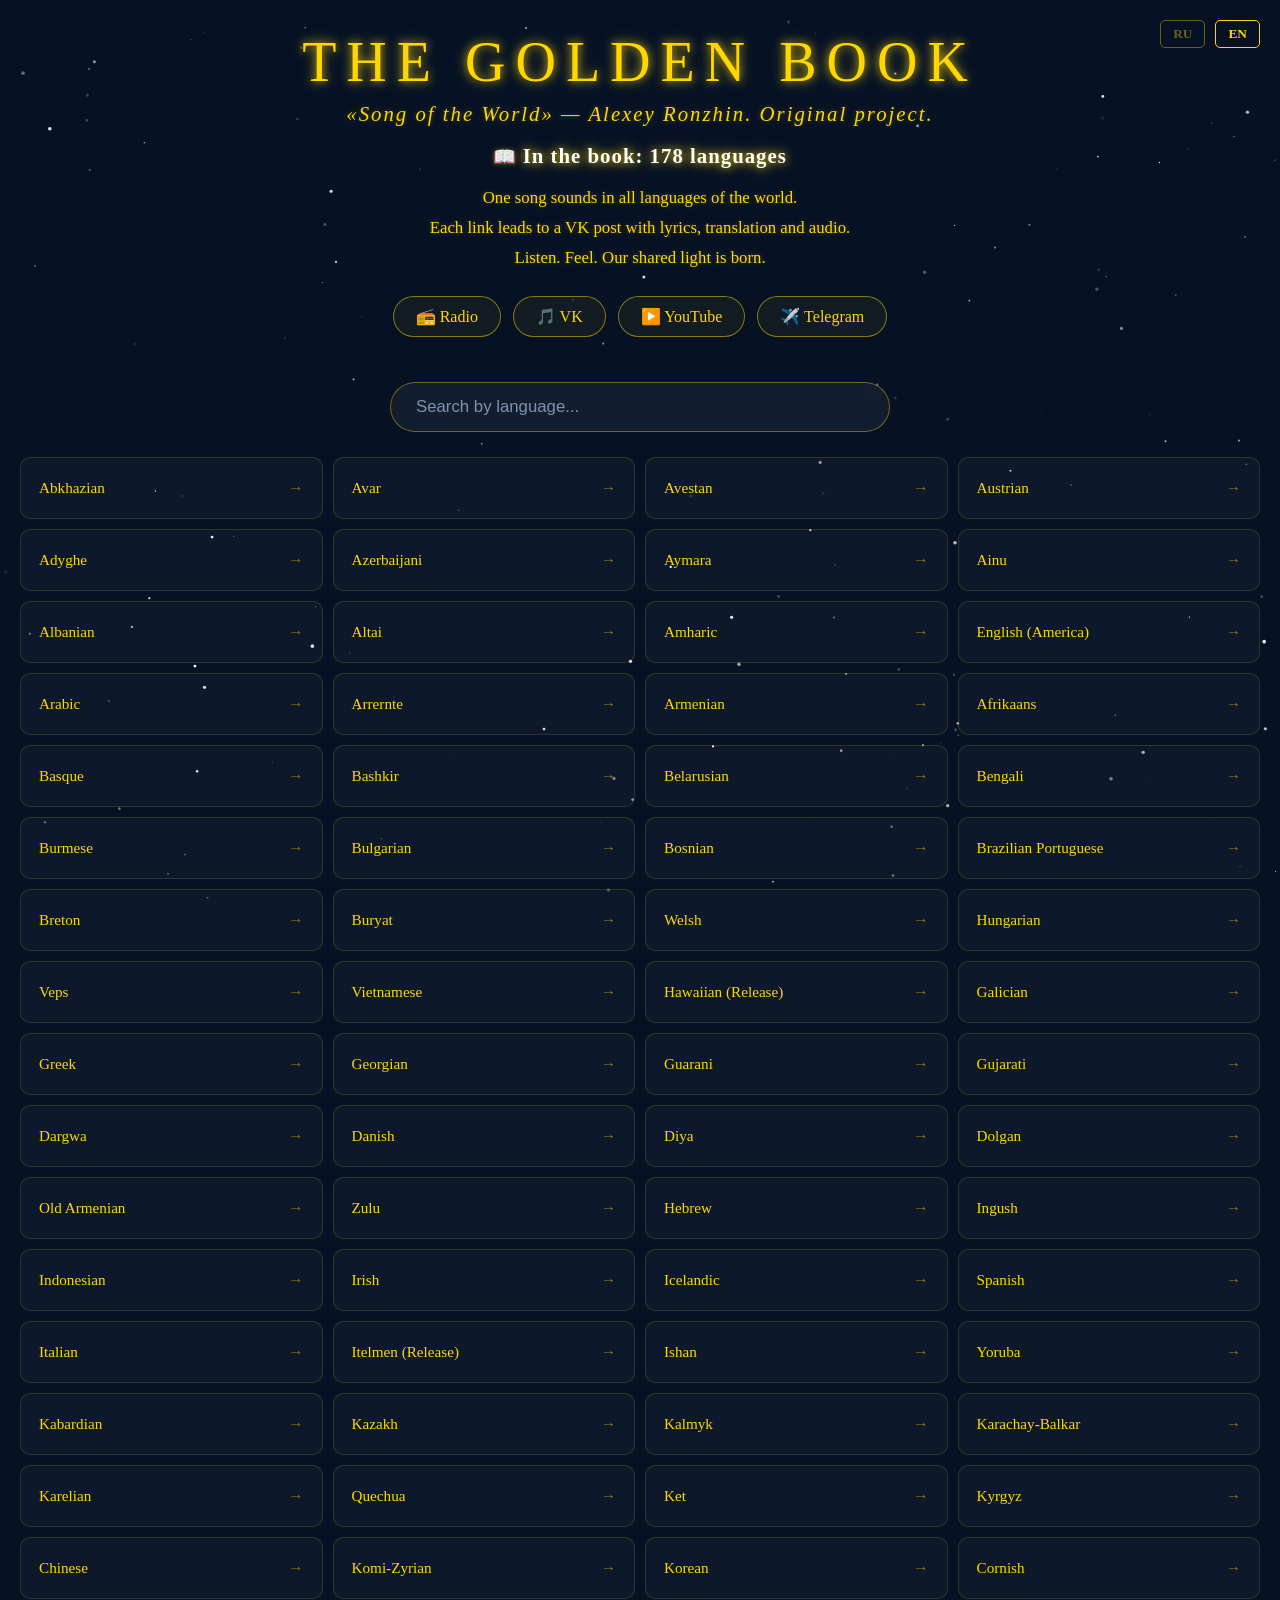
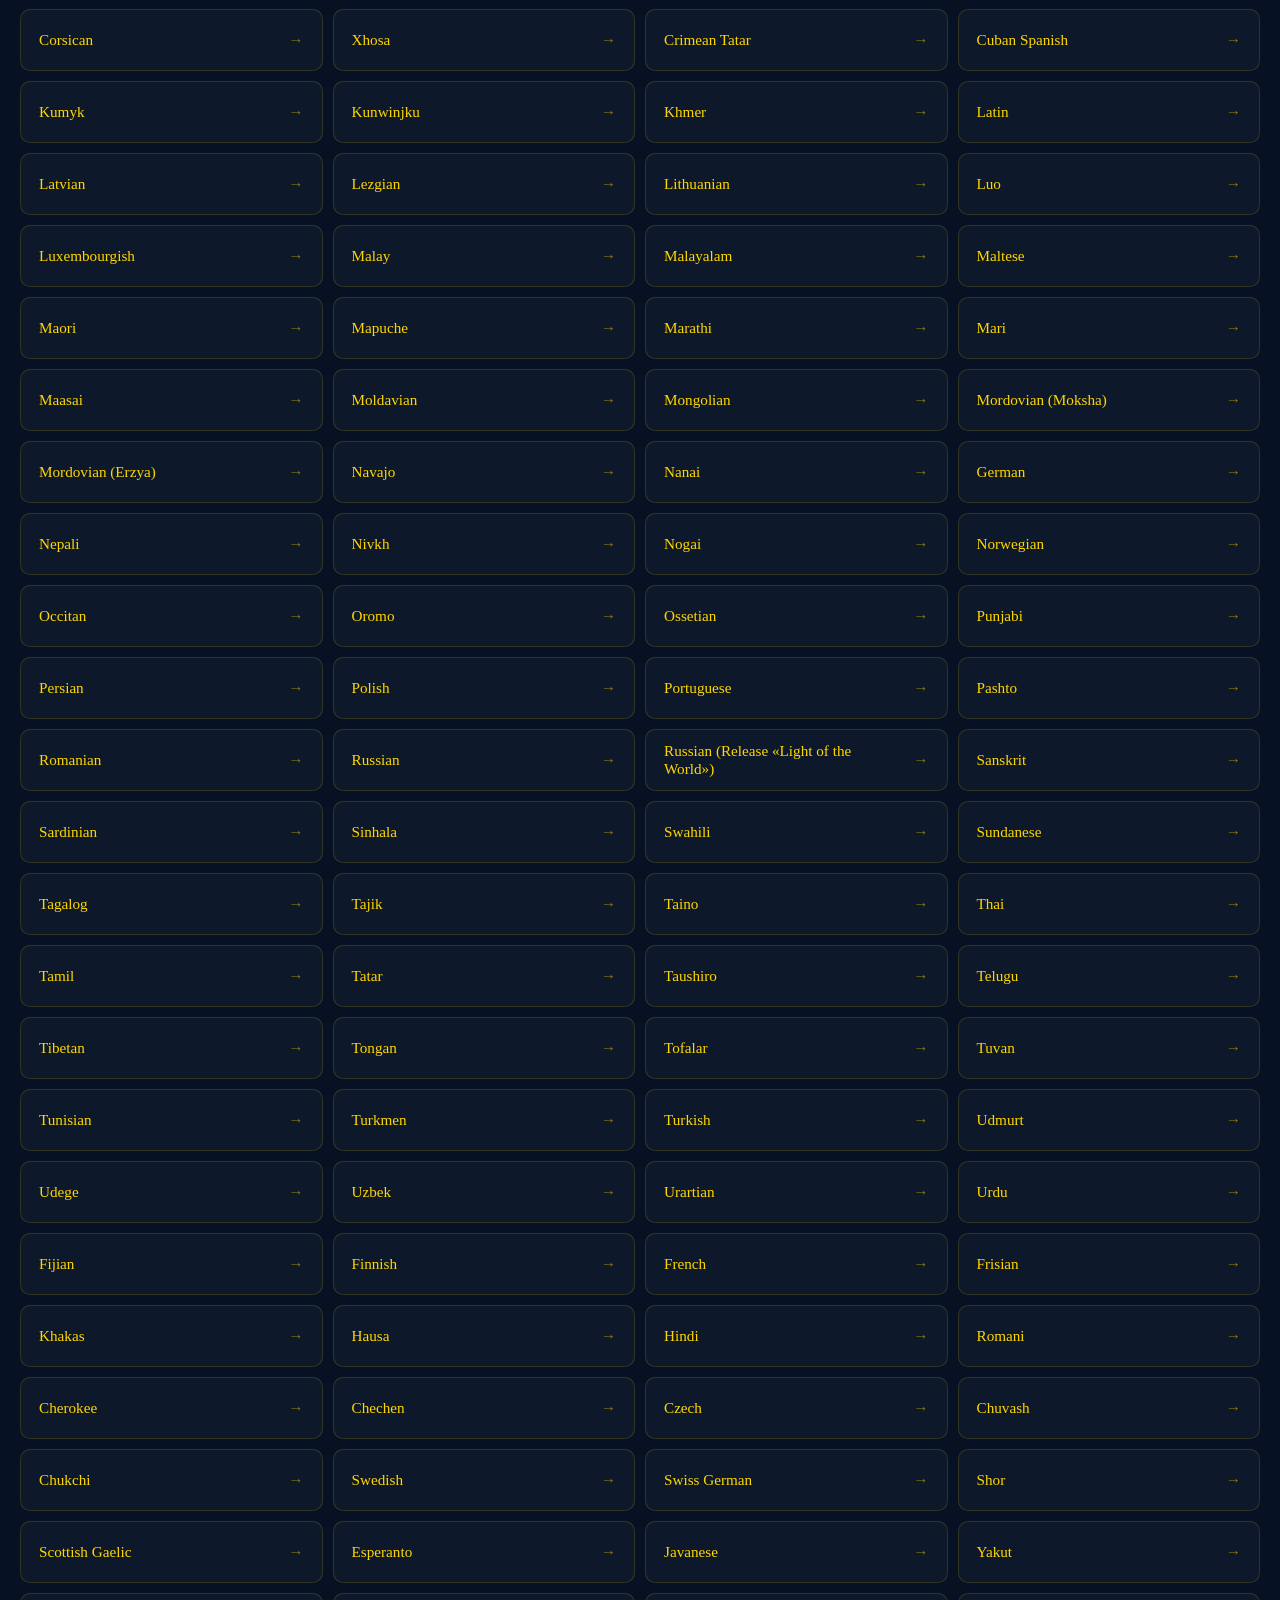
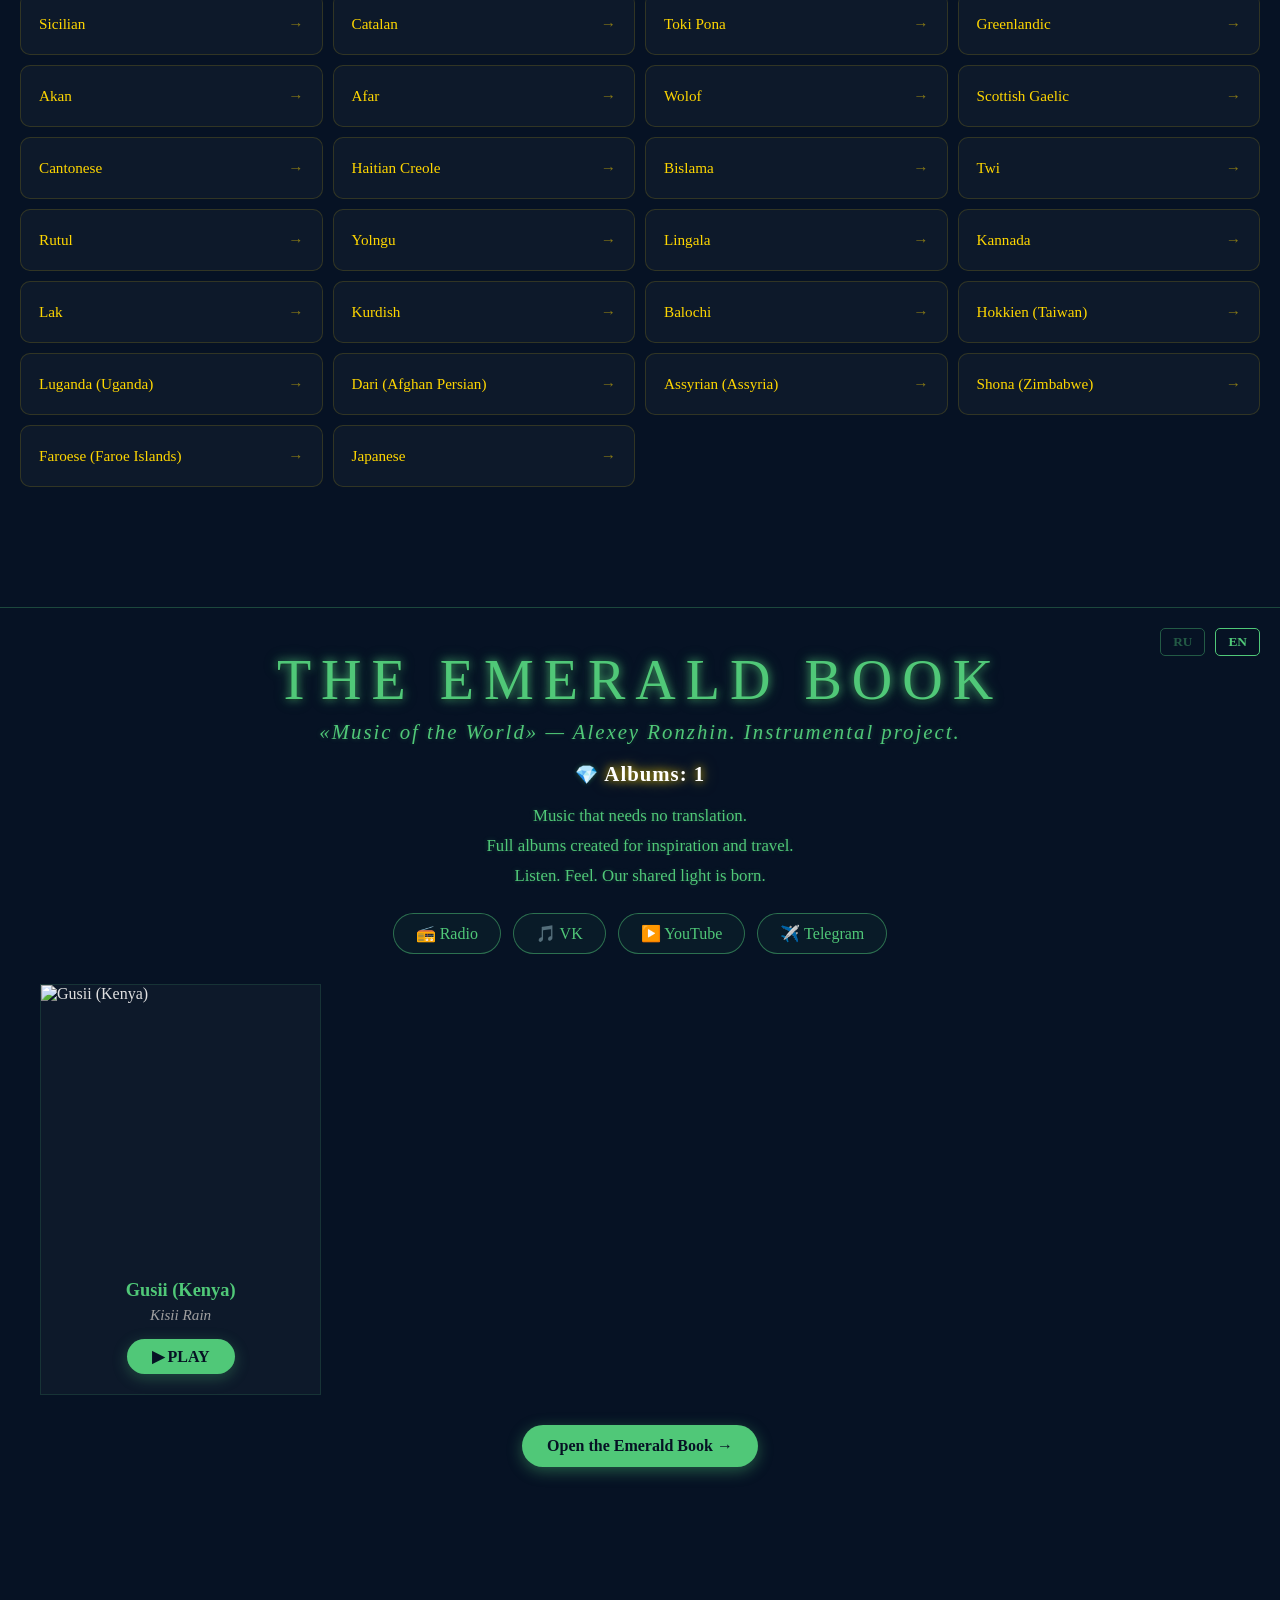
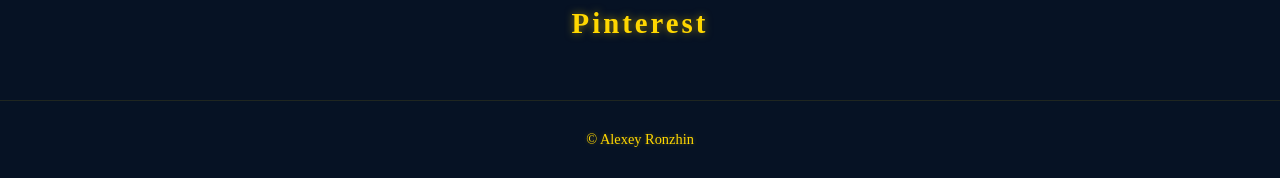
==== commit 17f5aac3: "Update index.html" ====
--- a/index.html
+++ b/index.html
@@ -49,35 +49,39 @@
             <button id="btn-en-emerald" onclick="switchLanguage('en')" style="background: none; border: 1px solid #50C878; color: #50C878; padding: 5px 12px; border-radius: 5px; cursor: pointer; font-family: 'Georgia', serif; font-weight: bold;">EN</button>
         </div>
 
+        <!-- 1. Заголовок -->
         <h1 id="emerald-title" style="font-size: 3.5rem; letter-spacing: 10px; color: #50C878; text-shadow: 0 0 8px rgba(80, 200, 120, 0.7), 0 0 15px rgba(80, 200, 120, 0.4), 0 1px 2px rgba(0, 0, 0, 0.5); margin-bottom: 8px; font-weight: normal; font-family: 'Georgia', serif;">ИЗУМРУДНАЯ КНИГА</h1>
         
+        <!-- 2. Подзаголовок -->
         <p id="emerald-subtitle" class="subtitle" style="font-size: 1.3rem; color: #50C878; font-style: italic; margin-bottom: 18px; letter-spacing: 2px; text-shadow: 0 0 5px rgba(80, 200, 120, 0.3);">«Музыка Мира» — Алексей Роньжин. Инструментальный проект.</p>
         
+        <!-- 3. Счетчик -->
         <p class="lang-counter" style="color: #50C878; font-size: 1.15rem; margin-bottom: 15px; letter-spacing: 1px; text-shadow: 0 0 5px rgba(80, 200, 120, 0.4);">💎 <span id="album-count">0</span></p>
         
+        <!-- 4. Три строки описания -->
         <p id="emerald-description" class="description" style="max-width: 750px; margin: 0 auto 22px; line-height: 1.8; color: #50C878; font-size: 1.05rem; text-shadow: 0 0 5px rgba(80, 200, 120, 0.3);">
             Музыка, которая не нуждается в переводе.<br>
             Целые альбомы, созданные для вдохновения и путешествий.<br>
             Слушай. Чувствуй. Рождается наш общий свет.
         </p>
-        
-        <ul id="album-list" class="album-grid" style="margin-bottom: 30px;"></ul>
-        
-        <!-- Кнопка открытия -->
-        <div style="margin-bottom: 20px;">
-            <a id="emerald-btn" href="/song-world/emerald-book/" target="_blank" class="emerald-open-btn" style="display: inline-block; color: #061224; background: #50C878; text-decoration: none; padding: 12px 25px; border-radius: 25px; font-weight: bold; font-family: 'Georgia', serif; transition: 0.3s; box-shadow: 0 4px 15px rgba(80, 200, 120, 0.4);">
-                Открыть Изумрудную Книгу →
-            </a>
-        </div>
 
-        <!-- НОВЫЙ БЛОК: Кнопки соцсетей в стиле Изумрудной книги -->
-        <div class="emerald-links" style="display: flex; flex-wrap: wrap; justify-content: center; gap: 12px; margin-top: 10px;">
+        <!-- 5. Кнопки соцсетей (СРАЗУ ПОСЛЕ ОПИСАНИЯ) -->
+        <div class="emerald-links" style="display: flex; flex-wrap: wrap; justify-content: center; gap: 12px; margin-bottom: 30px;">
             <a href="https://song-world.ru/public/pesnya-mira" target="_blank" style="color: #50C878; text-decoration: none; border: 1px solid rgba(80, 200, 120, 0.5); padding: 10px 22px; border-radius: 25px; transition: all 0.3s ease; font-size: 1rem; background: rgba(80, 200, 120, 0.05);">📻 Radio</a>
             <a href="https://vk.ru/playlist_neuromusic" target="_blank" style="color: #50C878; text-decoration: none; border: 1px solid rgba(80, 200, 120, 0.5); padding: 10px 22px; border-radius: 25px; transition: all 0.3s ease; font-size: 1rem; background: rgba(80, 200, 120, 0.05);">🎵 VK</a>
             <a href="https://www.youtube.com/@Alexey_Ronzhin" target="_blank" style="color: #50C878; text-decoration: none; border: 1px solid rgba(80, 200, 120, 0.5); padding: 10px 22px; border-radius: 25px; transition: all 0.3s ease; font-size: 1rem; background: rgba(80, 200, 120, 0.05);">▶️ YouTube</a>
             <a href="https://t.me/world_song_project" target="_blank" style="color: #50C878; text-decoration: none; border: 1px solid rgba(80, 200, 120, 0.5); padding: 10px 22px; border-radius: 25px; transition: all 0.3s ease; font-size: 1rem; background: rgba(80, 200, 120, 0.05);">✈️ Telegram</a>
         </div>
-
+        
+        <!-- 6. Карточка альбома -->
+        <ul id="album-list" class="album-grid" style="margin-bottom: 30px;"></ul>
+        
+        <!-- 7. Кнопка -->
+        <div>
+            <a id="emerald-btn" href="/song-world/emerald-book/" target="_blank" class="emerald-open-btn" style="display: inline-block; color: #061224; background: #50C878; text-decoration: none; padding: 12px 25px; border-radius: 25px; font-weight: bold; font-family: 'Georgia', serif; transition: 0.3s; box-shadow: 0 4px 15px rgba(80, 200, 120, 0.4);">
+                Открыть Изумрудную Книгу →
+            </a>
+        </div>
     </div>
     <!-- =================================================== -->
 
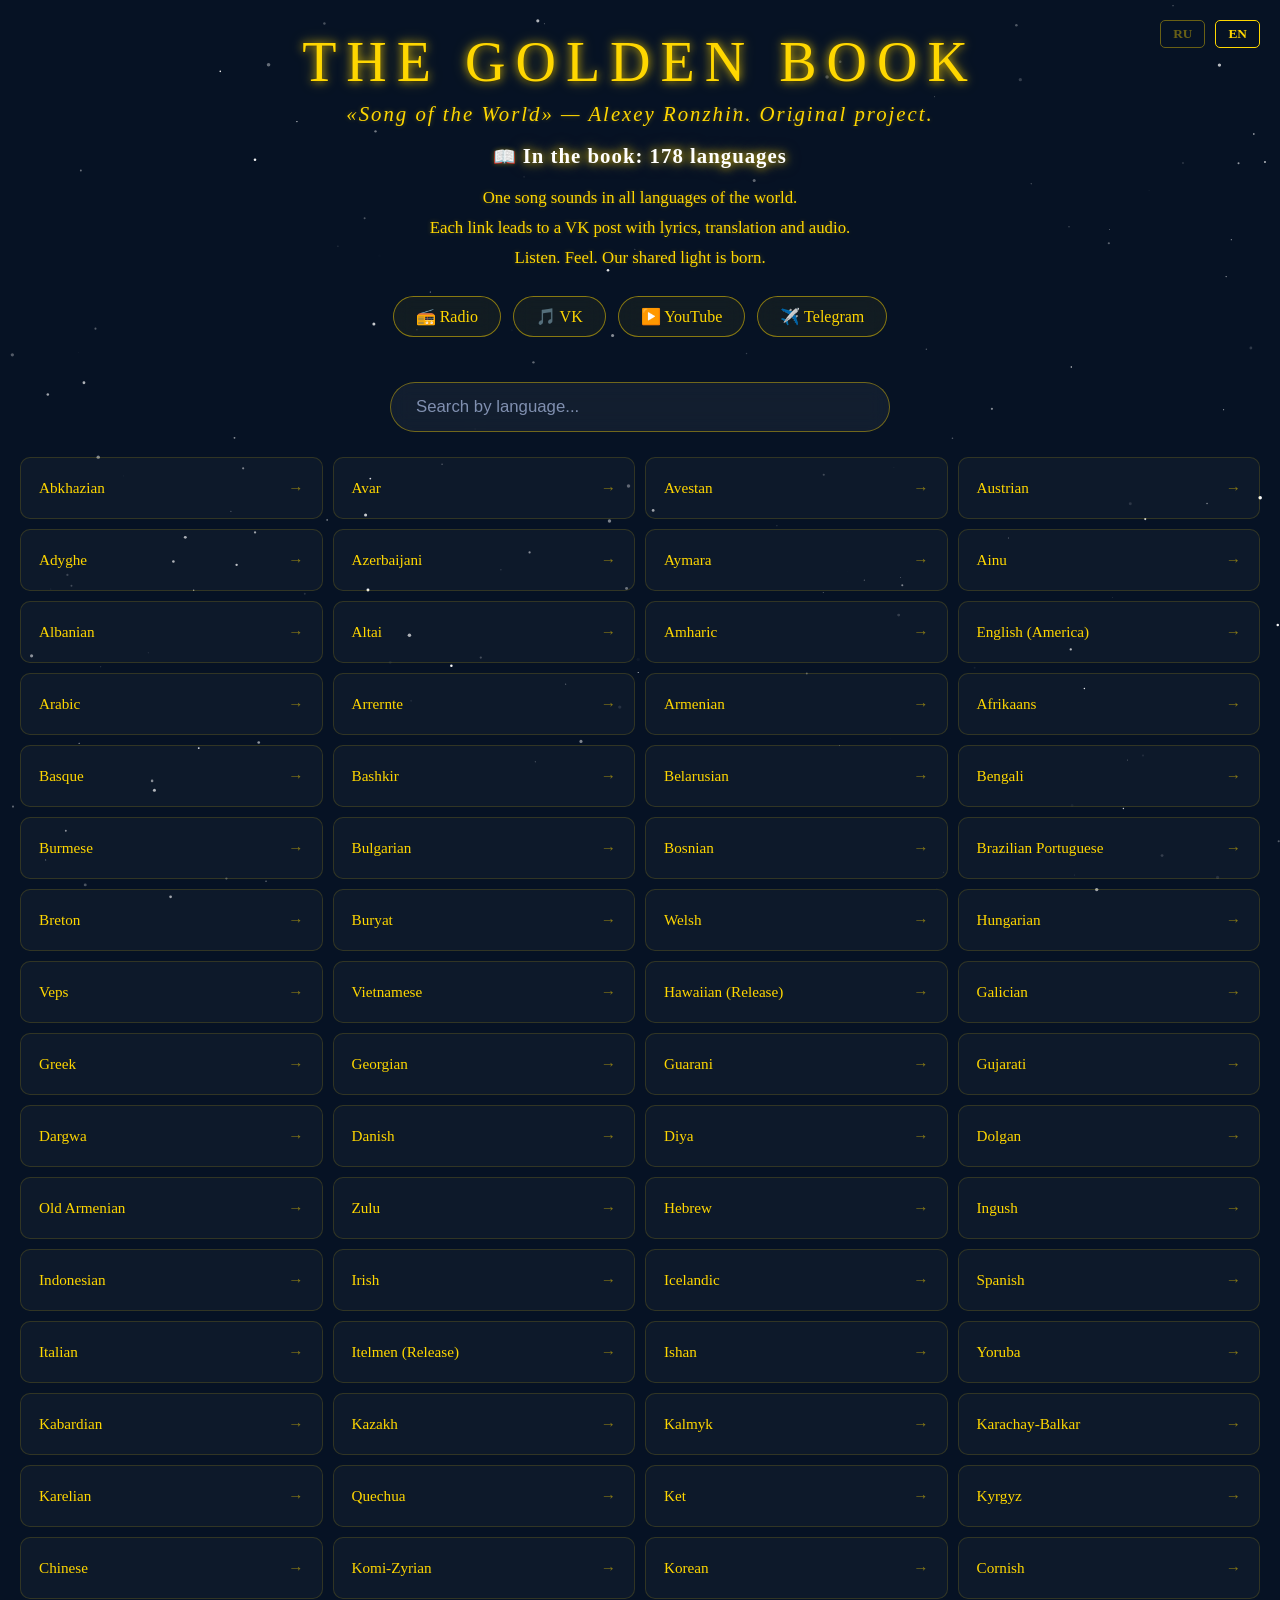
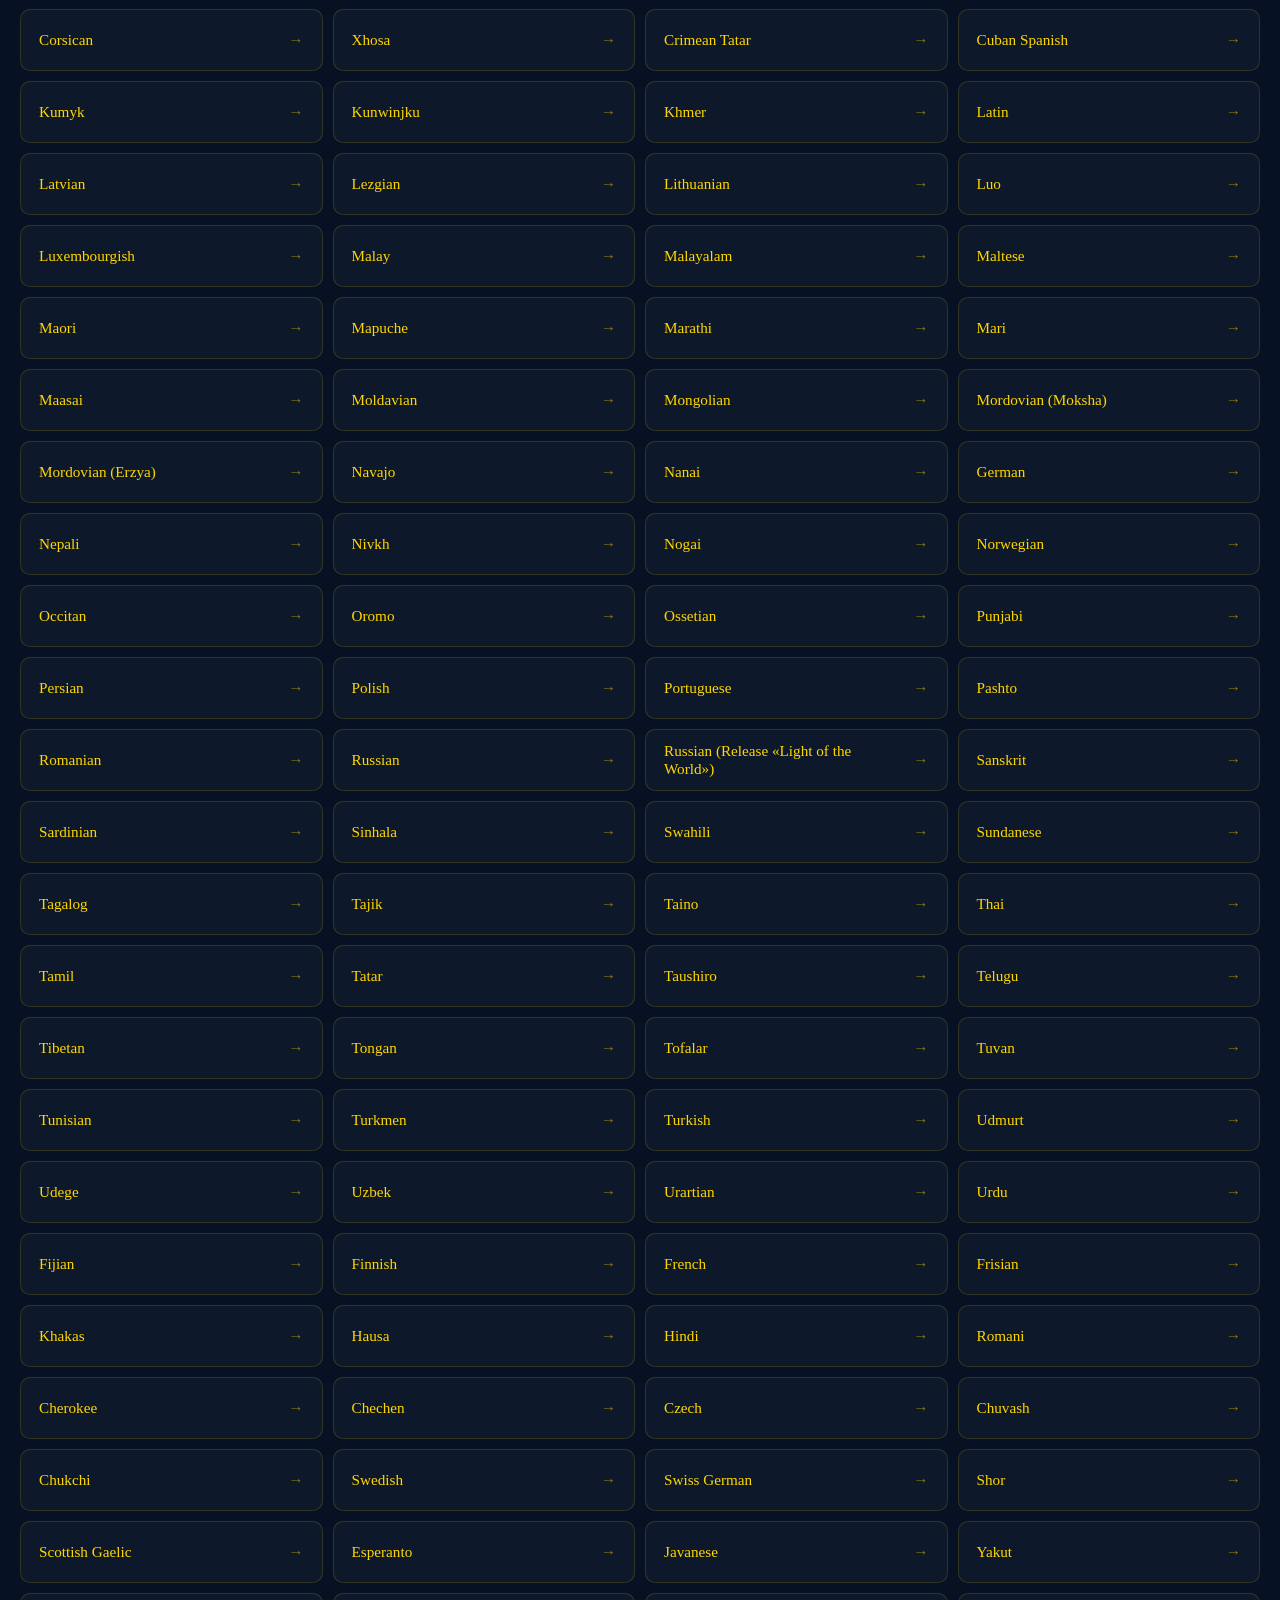
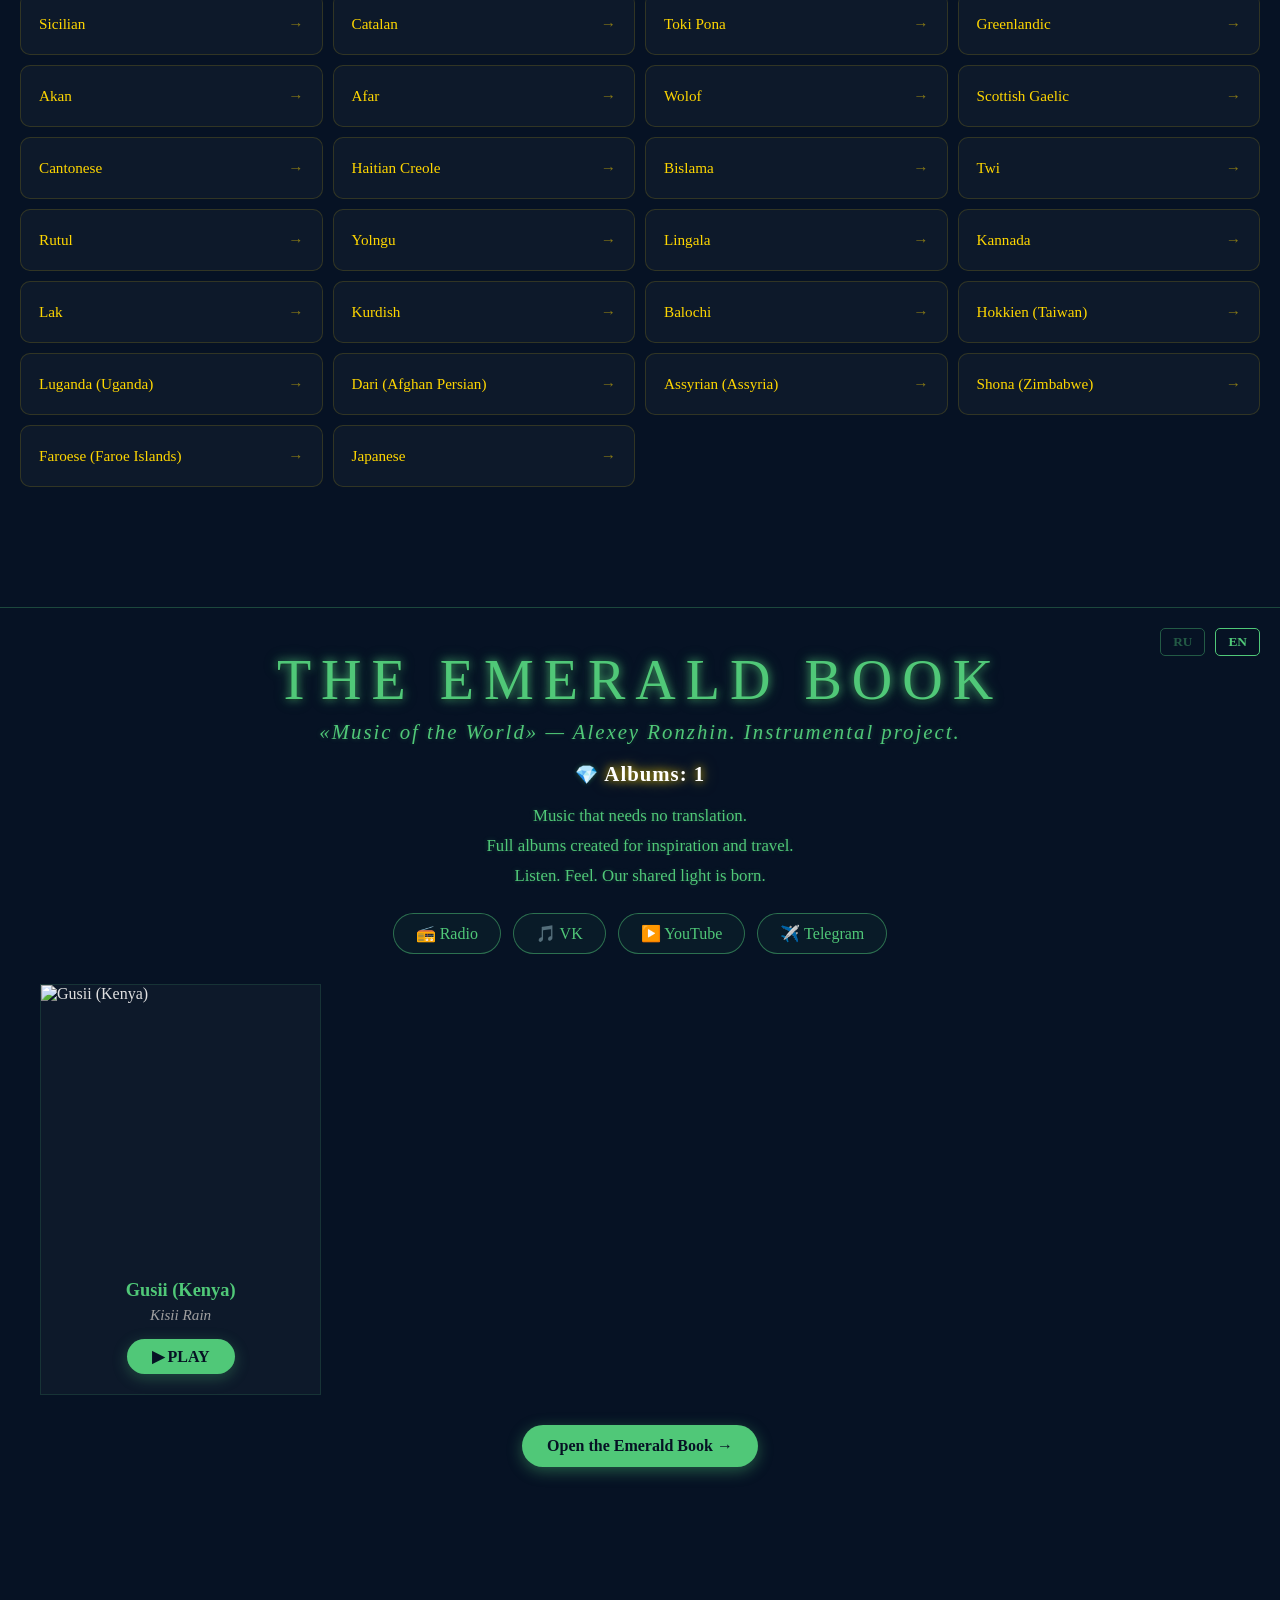
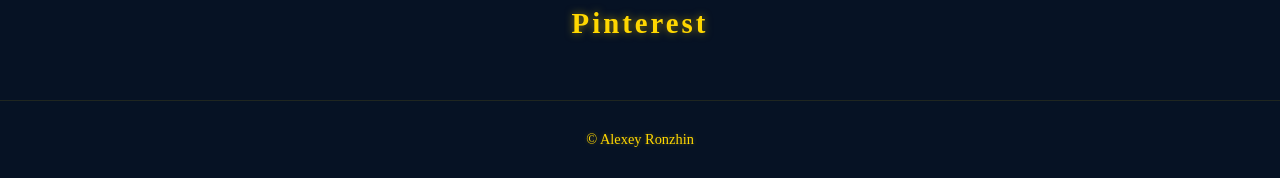
==== commit 09b57c65: "Update index.html" ====
--- a/index.html
+++ b/index.html
@@ -49,34 +49,28 @@
             <button id="btn-en-emerald" onclick="switchLanguage('en')" style="background: none; border: 1px solid #50C878; color: #50C878; padding: 5px 12px; border-radius: 5px; cursor: pointer; font-family: 'Georgia', serif; font-weight: bold;">EN</button>
         </div>
 
-        <!-- 1. Заголовок -->
         <h1 id="emerald-title" style="font-size: 3.5rem; letter-spacing: 10px; color: #50C878; text-shadow: 0 0 8px rgba(80, 200, 120, 0.7), 0 0 15px rgba(80, 200, 120, 0.4), 0 1px 2px rgba(0, 0, 0, 0.5); margin-bottom: 8px; font-weight: normal; font-family: 'Georgia', serif;">ИЗУМРУДНАЯ КНИГА</h1>
         
-        <!-- 2. Подзаголовок -->
         <p id="emerald-subtitle" class="subtitle" style="font-size: 1.3rem; color: #50C878; font-style: italic; margin-bottom: 18px; letter-spacing: 2px; text-shadow: 0 0 5px rgba(80, 200, 120, 0.3);">«Музыка Мира» — Алексей Роньжин. Инструментальный проект.</p>
         
-        <!-- 3. Счетчик -->
         <p class="lang-counter" style="color: #50C878; font-size: 1.15rem; margin-bottom: 15px; letter-spacing: 1px; text-shadow: 0 0 5px rgba(80, 200, 120, 0.4);">💎 <span id="album-count">0</span></p>
         
-        <!-- 4. Три строки описания -->
         <p id="emerald-description" class="description" style="max-width: 750px; margin: 0 auto 22px; line-height: 1.8; color: #50C878; font-size: 1.05rem; text-shadow: 0 0 5px rgba(80, 200, 120, 0.3);">
             Музыка, которая не нуждается в переводе.<br>
             Целые альбомы, созданные для вдохновения и путешествий.<br>
             Слушай. Чувствуй. Рождается наш общий свет.
         </p>
 
-        <!-- 5. Кнопки соцсетей (СРАЗУ ПОСЛЕ ОПИСАНИЯ) -->
+        <!-- Кнопки соцсетей (с ID для перевода) -->
         <div class="emerald-links" style="display: flex; flex-wrap: wrap; justify-content: center; gap: 12px; margin-bottom: 30px;">
-            <a href="https://song-world.ru/public/pesnya-mira" target="_blank" style="color: #50C878; text-decoration: none; border: 1px solid rgba(80, 200, 120, 0.5); padding: 10px 22px; border-radius: 25px; transition: all 0.3s ease; font-size: 1rem; background: rgba(80, 200, 120, 0.05);">📻 Radio</a>
-            <a href="https://vk.ru/playlist_neuromusic" target="_blank" style="color: #50C878; text-decoration: none; border: 1px solid rgba(80, 200, 120, 0.5); padding: 10px 22px; border-radius: 25px; transition: all 0.3s ease; font-size: 1rem; background: rgba(80, 200, 120, 0.05);">🎵 VK</a>
-            <a href="https://www.youtube.com/@Alexey_Ronzhin" target="_blank" style="color: #50C878; text-decoration: none; border: 1px solid rgba(80, 200, 120, 0.5); padding: 10px 22px; border-radius: 25px; transition: all 0.3s ease; font-size: 1rem; background: rgba(80, 200, 120, 0.05);">▶️ YouTube</a>
-            <a href="https://t.me/world_song_project" target="_blank" style="color: #50C878; text-decoration: none; border: 1px solid rgba(80, 200, 120, 0.5); padding: 10px 22px; border-radius: 25px; transition: all 0.3s ease; font-size: 1rem; background: rgba(80, 200, 120, 0.05);">✈️ Telegram</a>
+            <a id="em-radio" href="https://song-world.ru/public/pesnya-mira" target="_blank" style="color: #50C878; text-decoration: none; border: 1px solid rgba(80, 200, 120, 0.5); padding: 10px 22px; border-radius: 25px; transition: all 0.3s ease; font-size: 1rem; background: rgba(80, 200, 120, 0.05);">📻 Radio</a>
+            <a id="em-vk" href="https://vk.ru/playlist_neuromusic" target="_blank" style="color: #50C878; text-decoration: none; border: 1px solid rgba(80, 200, 120, 0.5); padding: 10px 22px; border-radius: 25px; transition: all 0.3s ease; font-size: 1rem; background: rgba(80, 200, 120, 0.05);">🎵 VK</a>
+            <a id="em-yt" href="https://www.youtube.com/@Alexey_Ronzhin" target="_blank" style="color: #50C878; text-decoration: none; border: 1px solid rgba(80, 200, 120, 0.5); padding: 10px 22px; border-radius: 25px; transition: all 0.3s ease; font-size: 1rem; background: rgba(80, 200, 120, 0.05);">▶️ YouTube</a>
+            <a id="em-tg" href="https://t.me/world_song_project" target="_blank" style="color: #50C878; text-decoration: none; border: 1px solid rgba(80, 200, 120, 0.5); padding: 10px 22px; border-radius: 25px; transition: all 0.3s ease; font-size: 1rem; background: rgba(80, 200, 120, 0.05);">✈️ Telegram</a>
         </div>
         
-        <!-- 6. Карточка альбома -->
         <ul id="album-list" class="album-grid" style="margin-bottom: 30px;"></ul>
         
-        <!-- 7. Кнопка -->
         <div>
             <a id="emerald-btn" href="/song-world/emerald-book/" target="_blank" class="emerald-open-btn" style="display: inline-block; color: #061224; background: #50C878; text-decoration: none; padding: 12px 25px; border-radius: 25px; font-weight: bold; font-family: 'Georgia', serif; transition: 0.3s; box-shadow: 0 4px 15px rgba(80, 200, 120, 0.4);">
                 Открыть Изумрудную Книгу →
--- a/style.css
+++ b/style.css
@@ -330,3 +330,12 @@
         letter-spacing: 2px;
     }
 }
+
+/* Эффект наведения для кнопок соцсетей в Изумрудной книге */
+.emerald-links a:hover {
+    background: #50C878 !important;
+    color: #061224 !important;
+    border-color: #50C878 !important;
+    box-shadow: 0 0 20px rgba(80, 200, 120, 0.6) !important;
+    transform: translateY(-2px);
+}
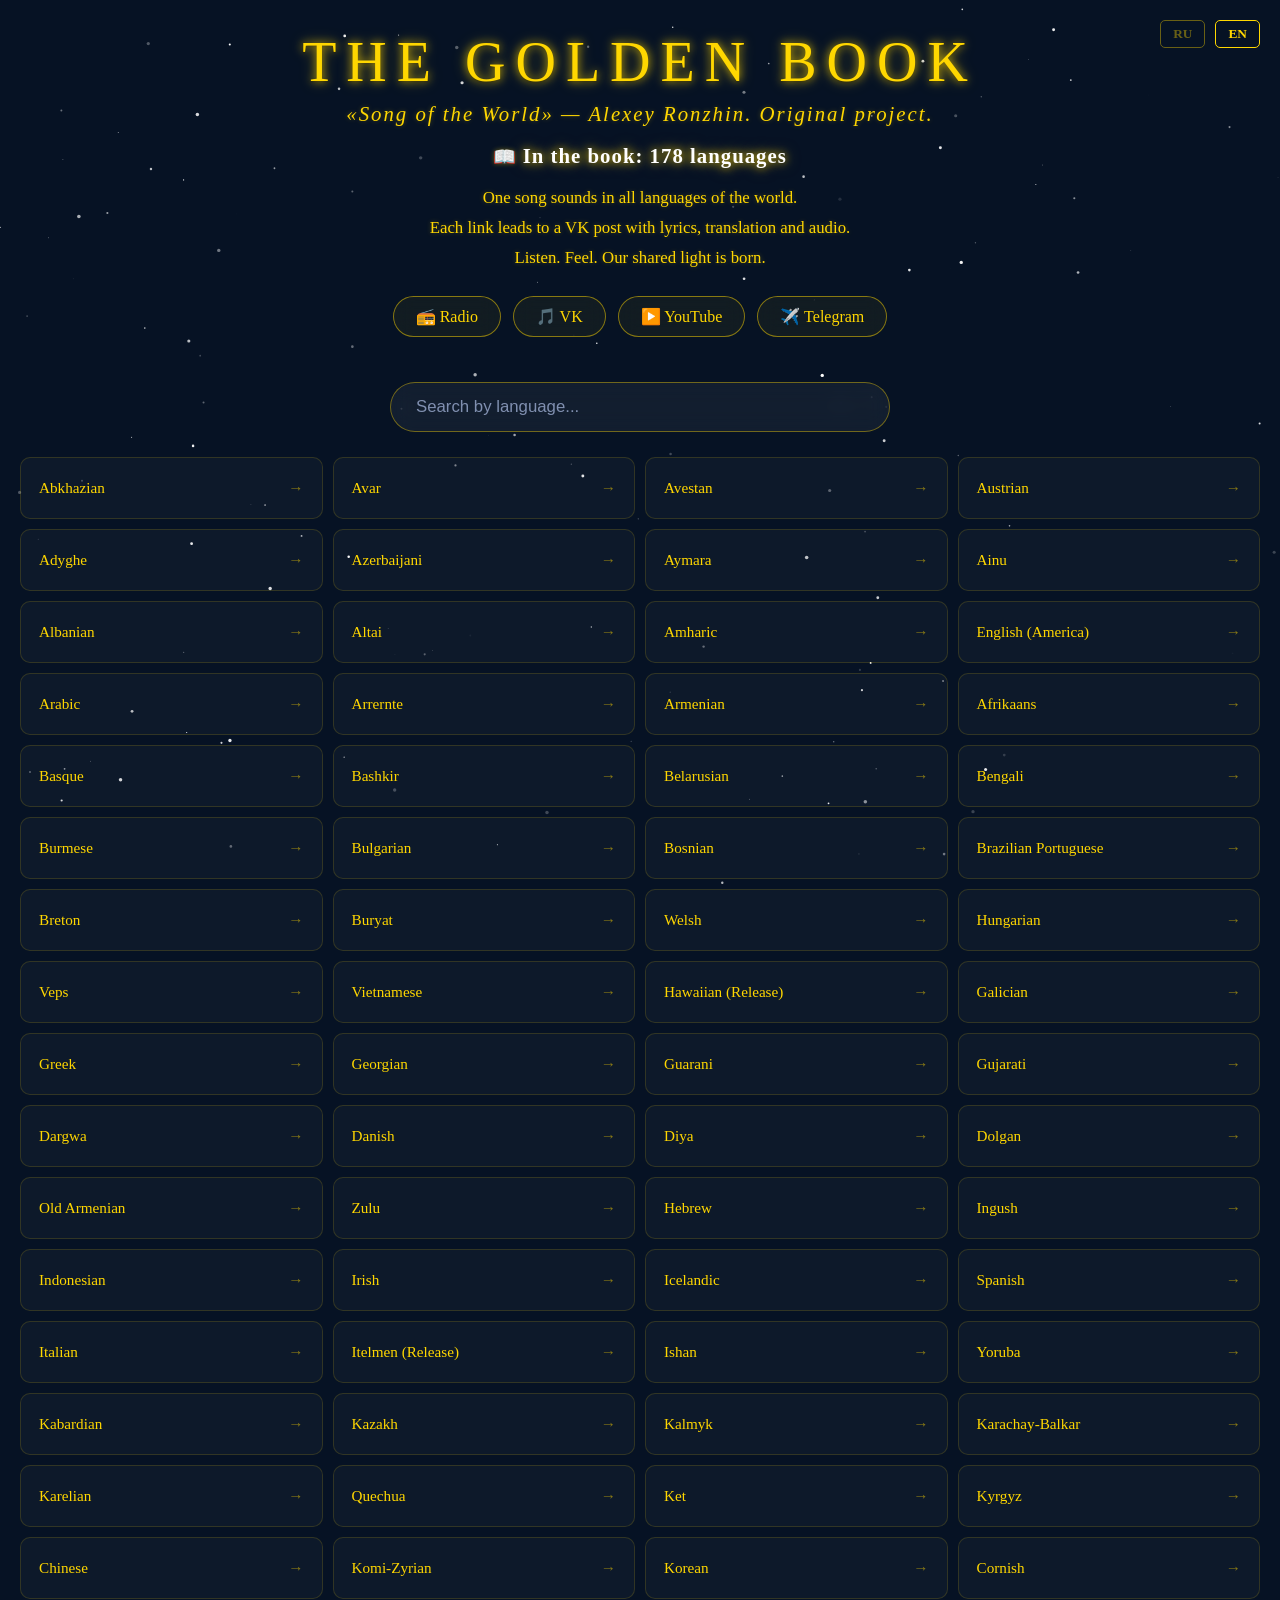
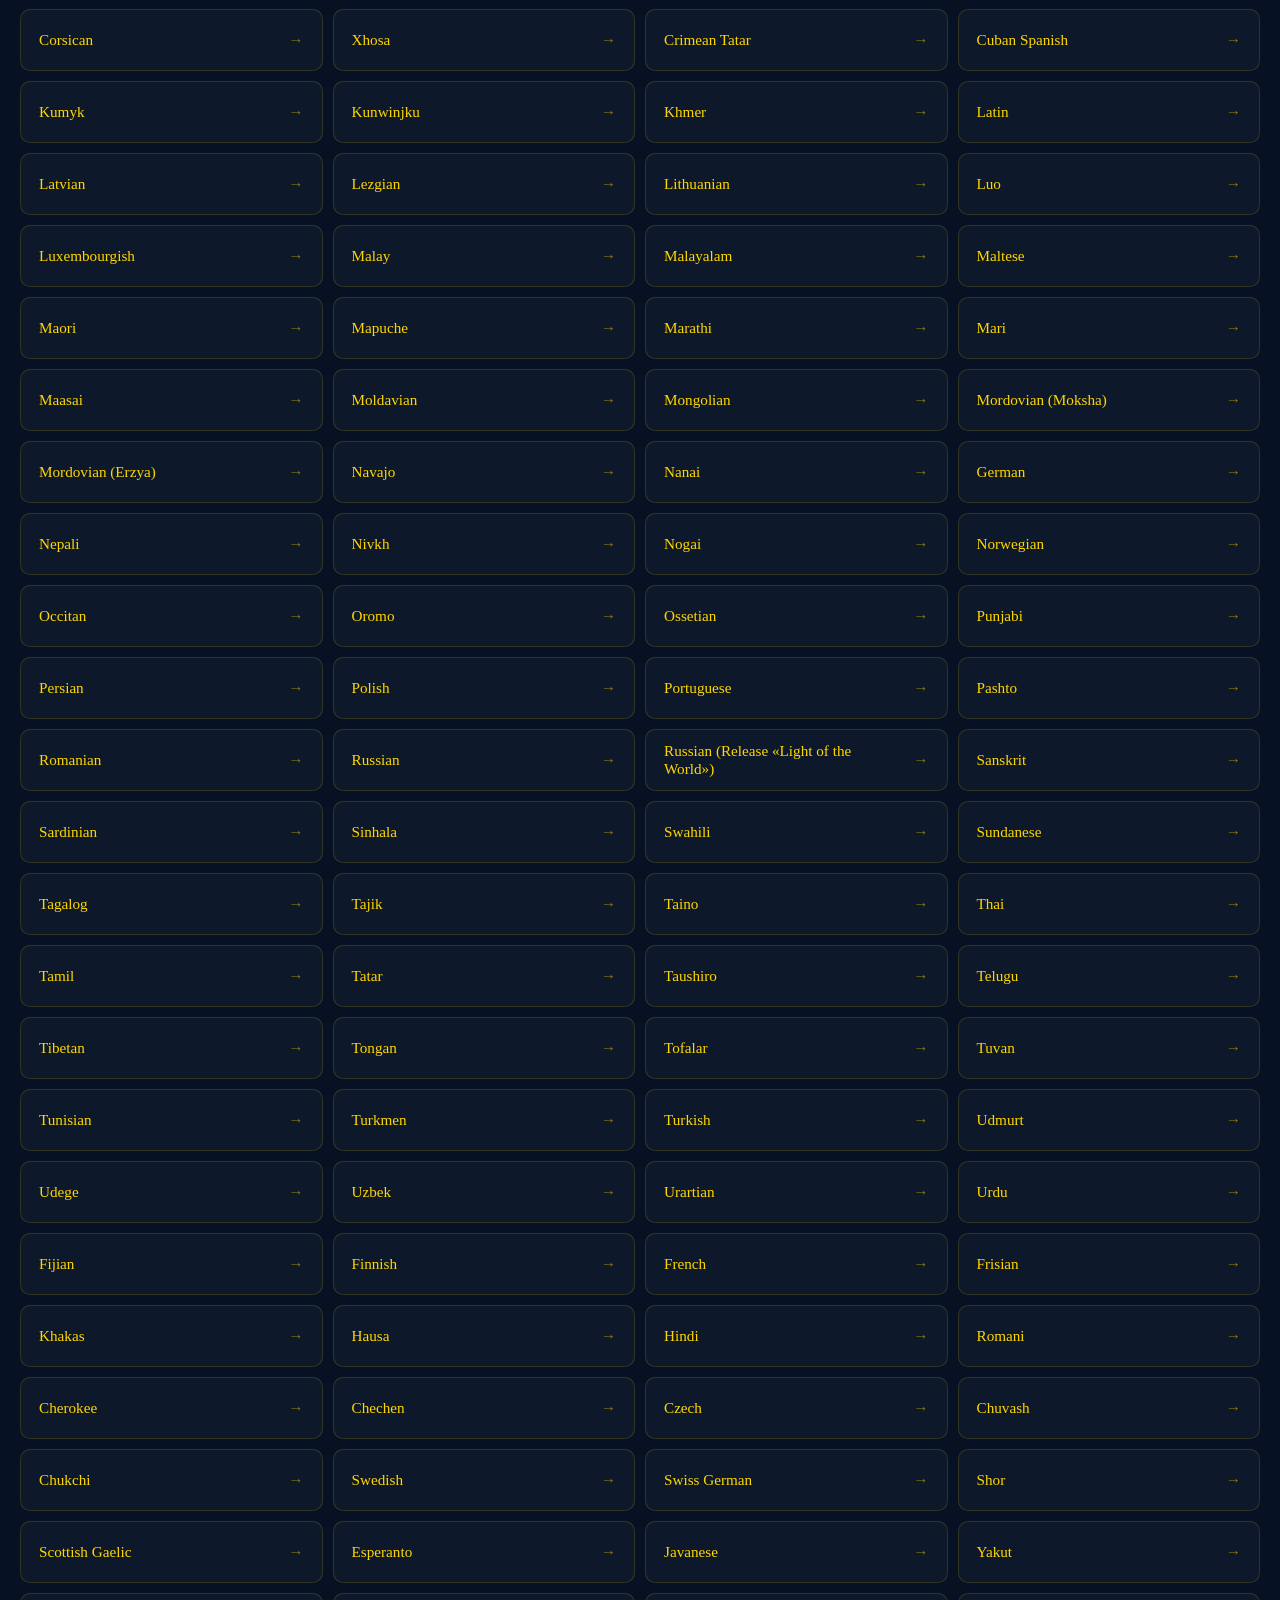
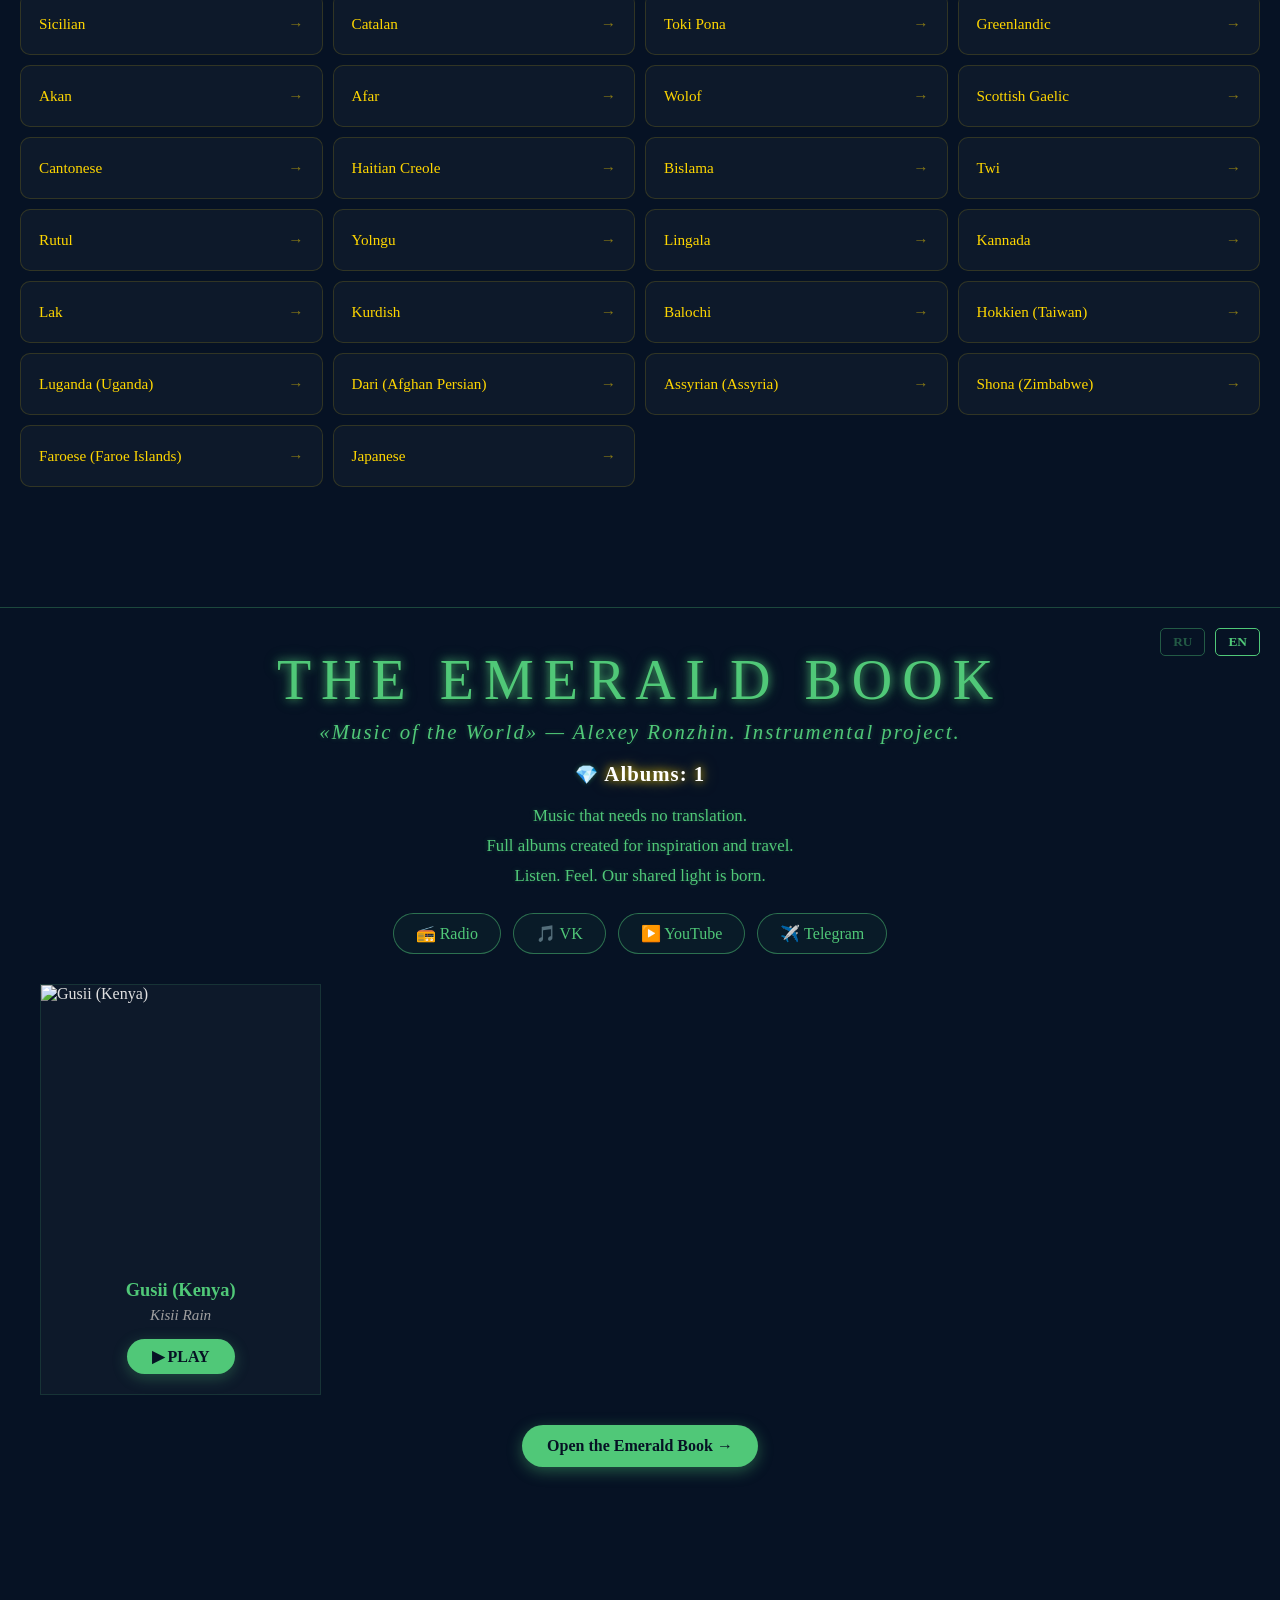
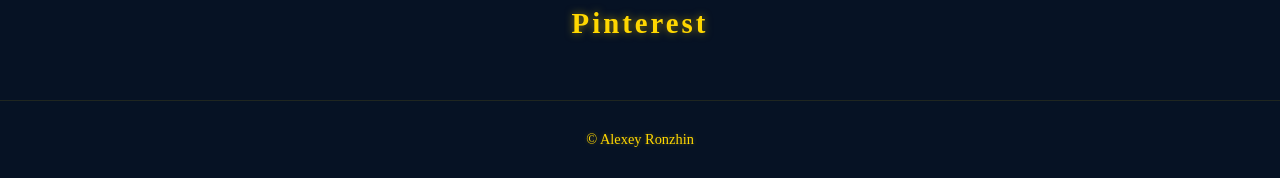
==== commit 95deef07: "Update index.html Add Yandex Metrika counter" ====
--- a/index.html
+++ b/index.html
@@ -1,6 +1,19 @@
 <!DOCTYPE html>
 <html lang="en">
 <head>
+    <!-- Yandex.Metrika counter -->
+<script type="text/javascript">
+    (function(m,e,t,r,i,k,a){
+        m[i]=m[i]||function(){(m[i].a=m[i].a||[]).push(arguments)};
+        m[i].l=1*new Date();
+        for (var j = 0; j < document.scripts.length; j++) {if (document.scripts[j].src === r) { return; }}
+        k=e.createElement(t),a=e.getElementsByTagName(t)[0],k.async=1,k.src=r,a.parentNode.insertBefore(k,a)
+    })(window, document,'script','https://mc.yandex.ru/metrika/tag.js?id=114252329', 'ym');
+
+    ym(114252329, 'init', {ssr:true, webvisor:true, clickmap:true, ecommerce:"dataLayer", referrer: document.referrer, url: location.href, accurateTrackBounce:true, trackLinks:true});
+</script>
+<noscript><div><img src="https://mc.yandex.ru/watch/114252329" style="position:absolute; left:-9999px;" alt="" /></div></noscript>
+<!-- /Yandex.Metrika counter -->
     <meta charset="UTF-8">
     <meta name="viewport" content="width=device-width, initial-scale=1.0">
     <title>Golden and Emerald Books — Song of the World</title>
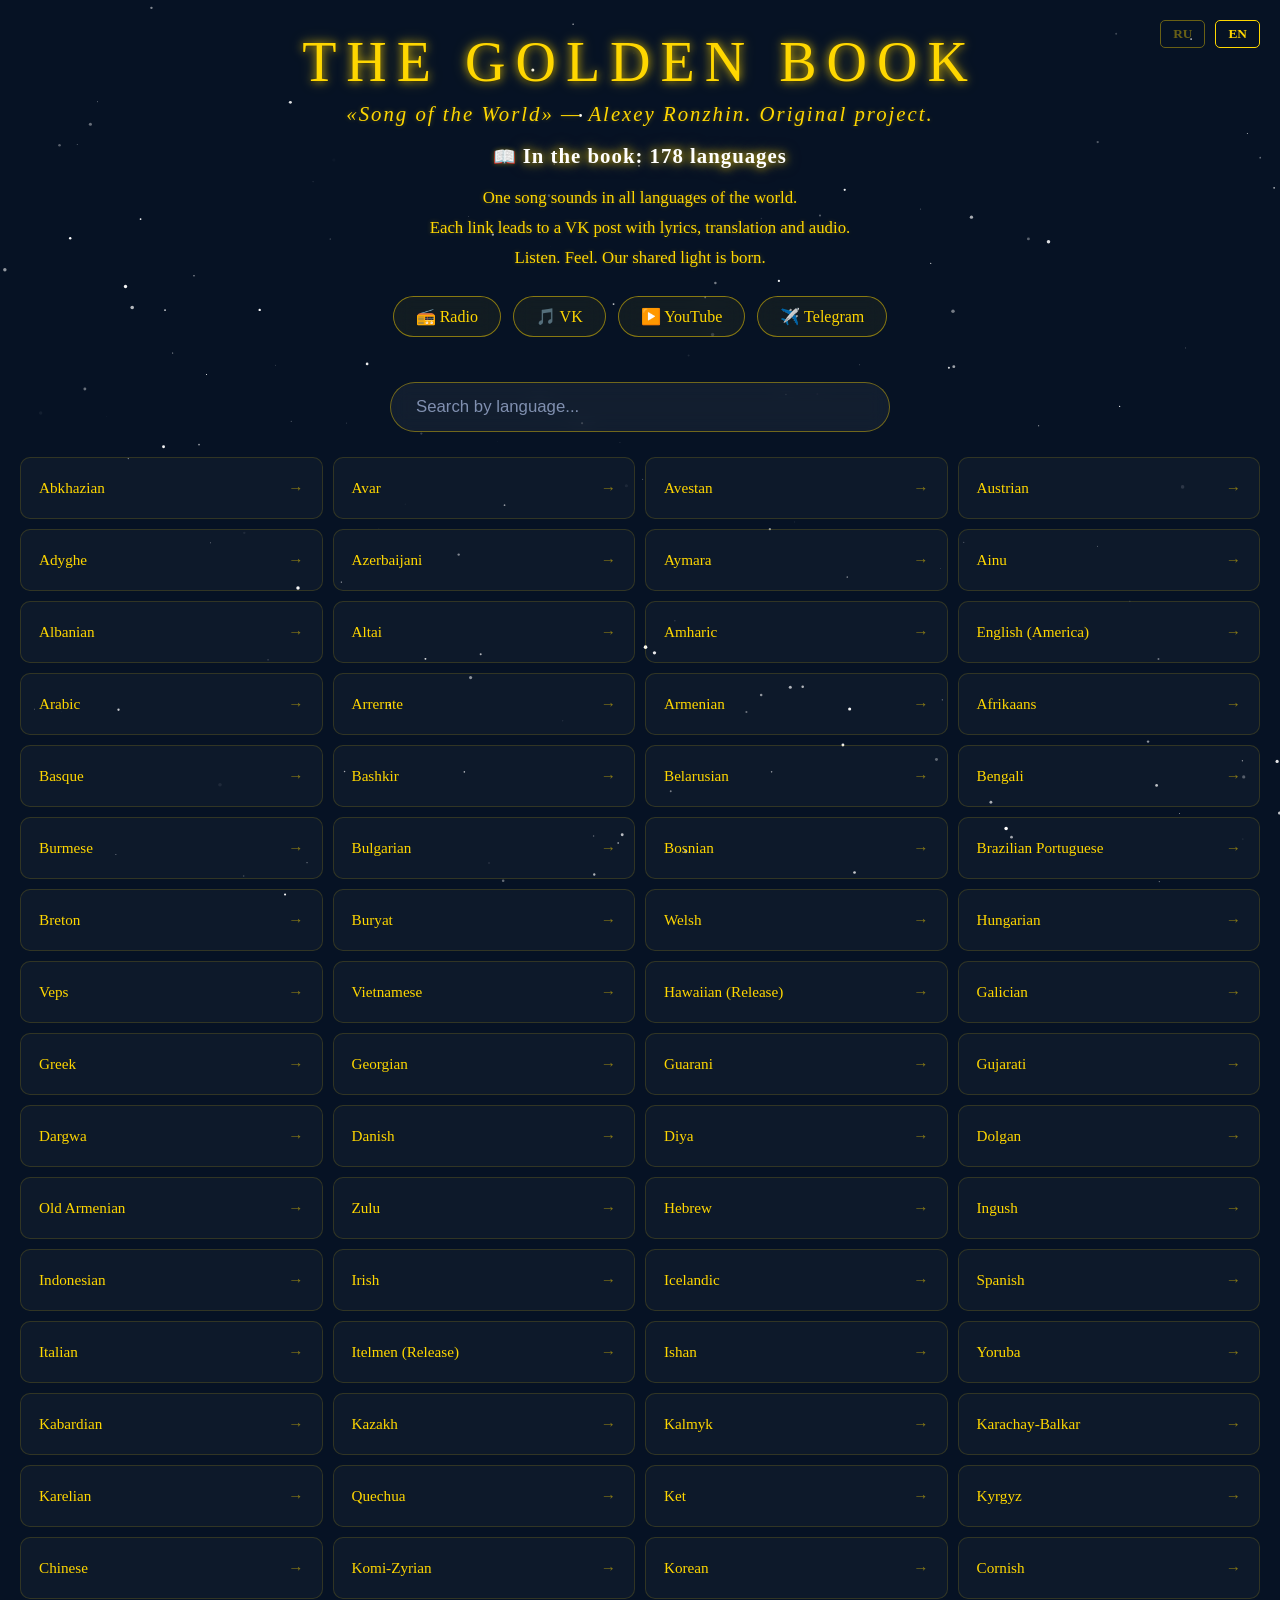
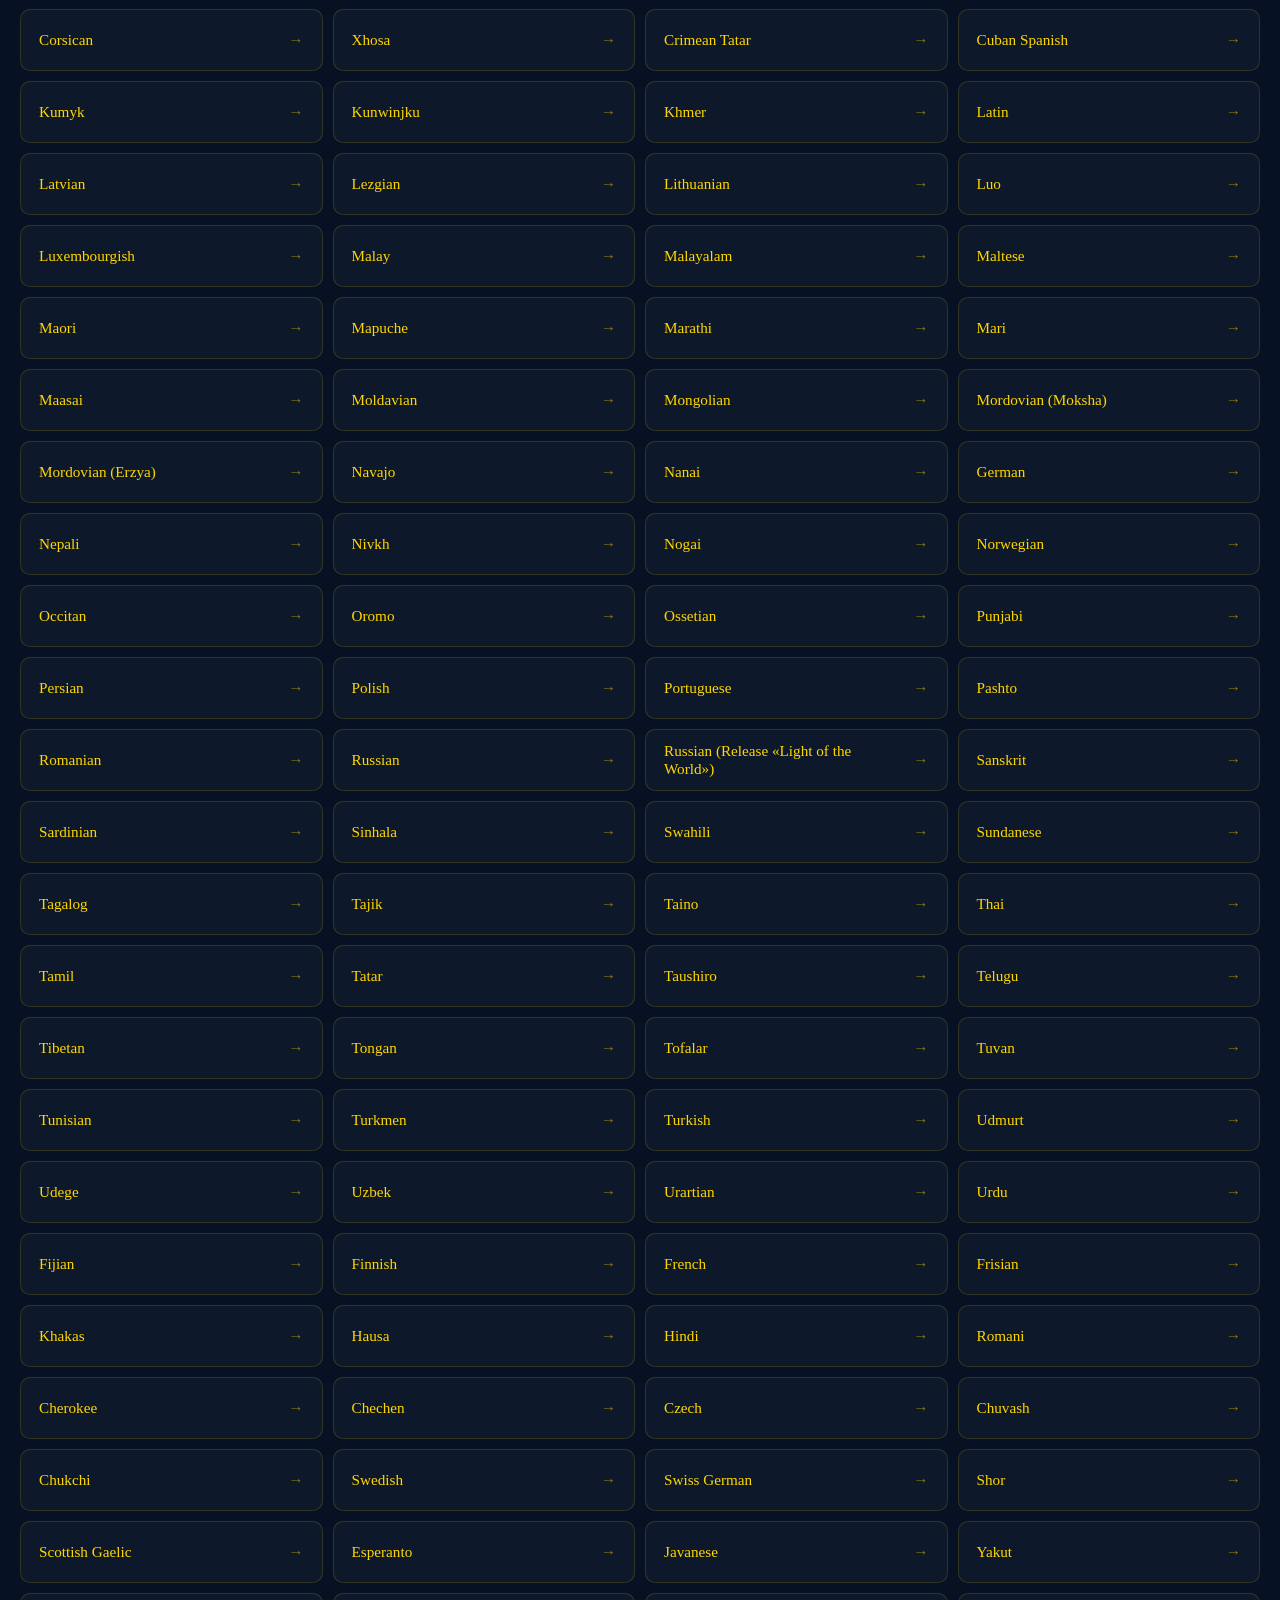
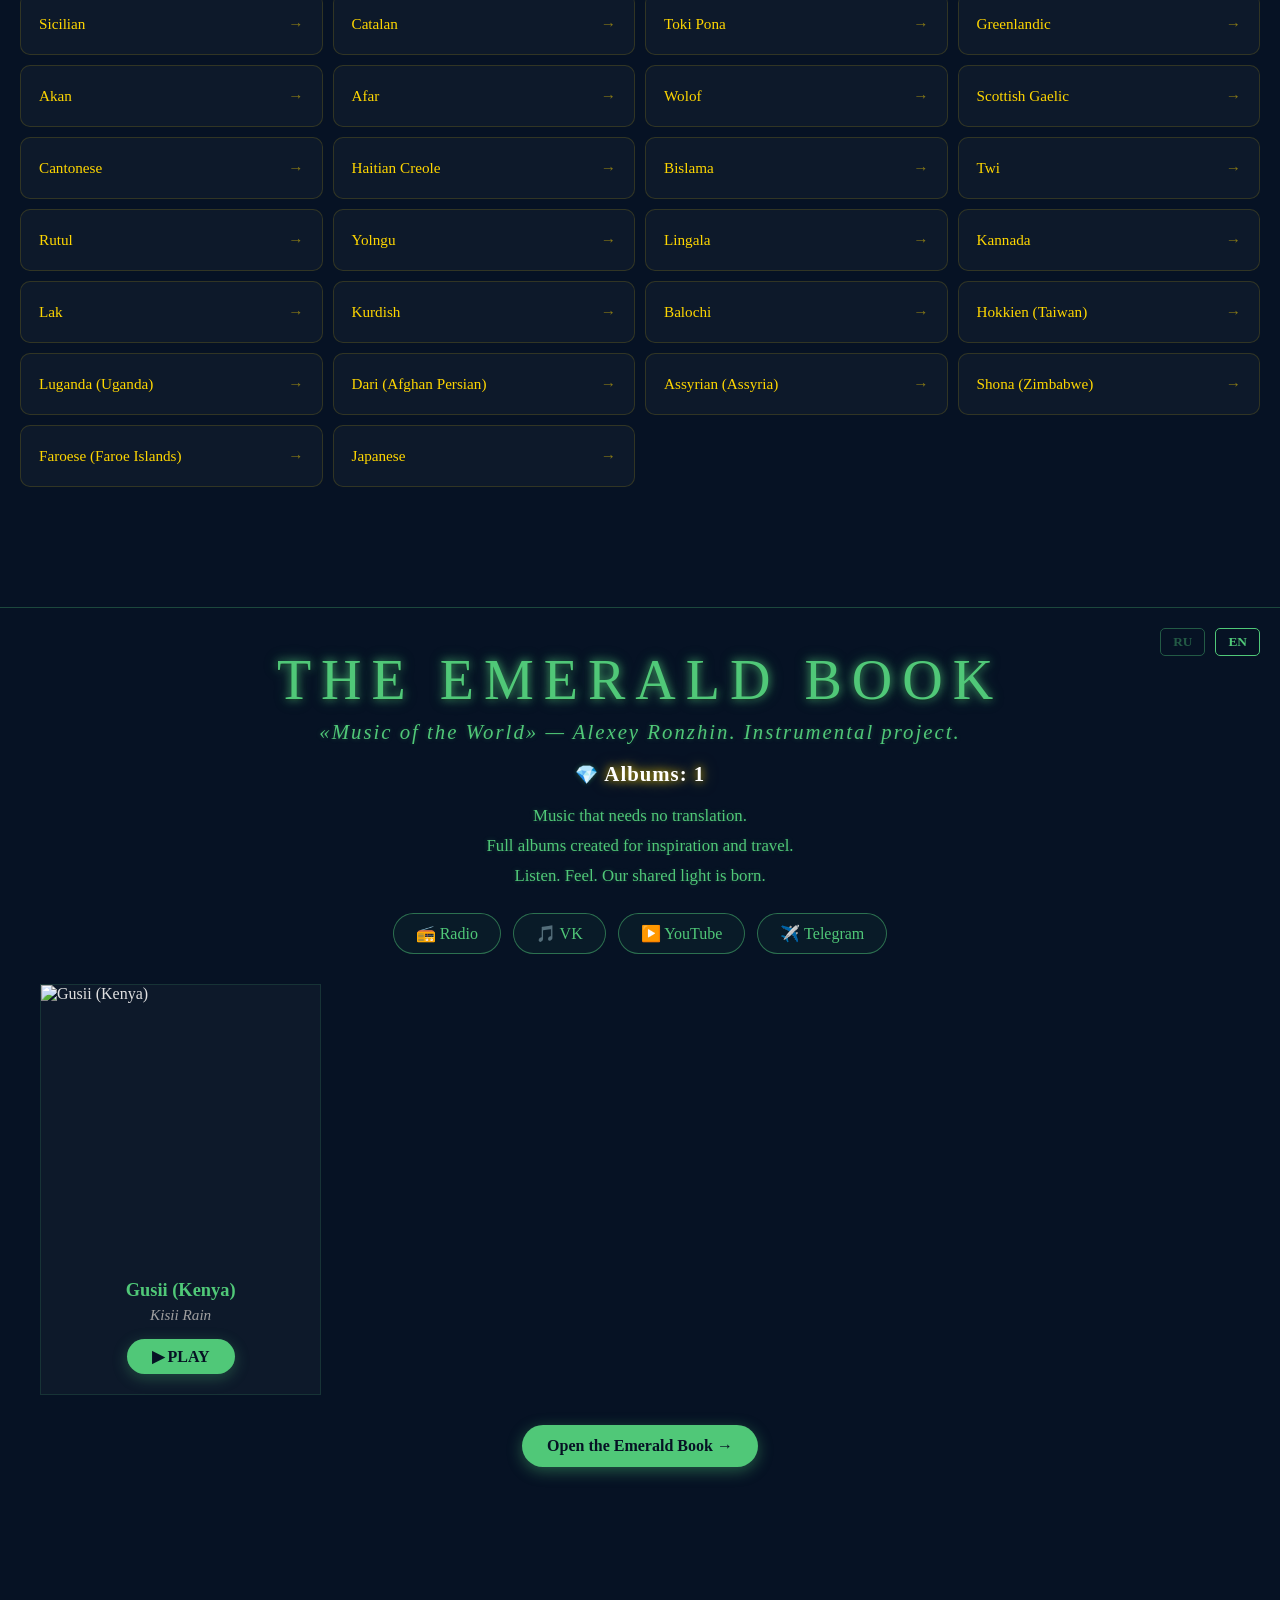
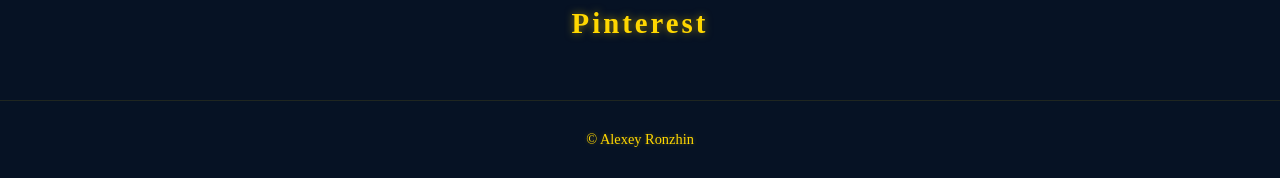
==== commit 7a38eac5: "Update index.html" ====
--- a/index.html
+++ b/index.html
@@ -109,7 +109,6 @@
     </footer>
 
     <script type="text/javascript" async defer src="//assets.pinterest.com/js/pinit.js"></script>
-    <script data-goatcounter="https://song-world.goatcounter.com/count" async src="//gc.zgo.at/count.js"></script>
     <script src="script.js"></script>
 </body>
 </html>
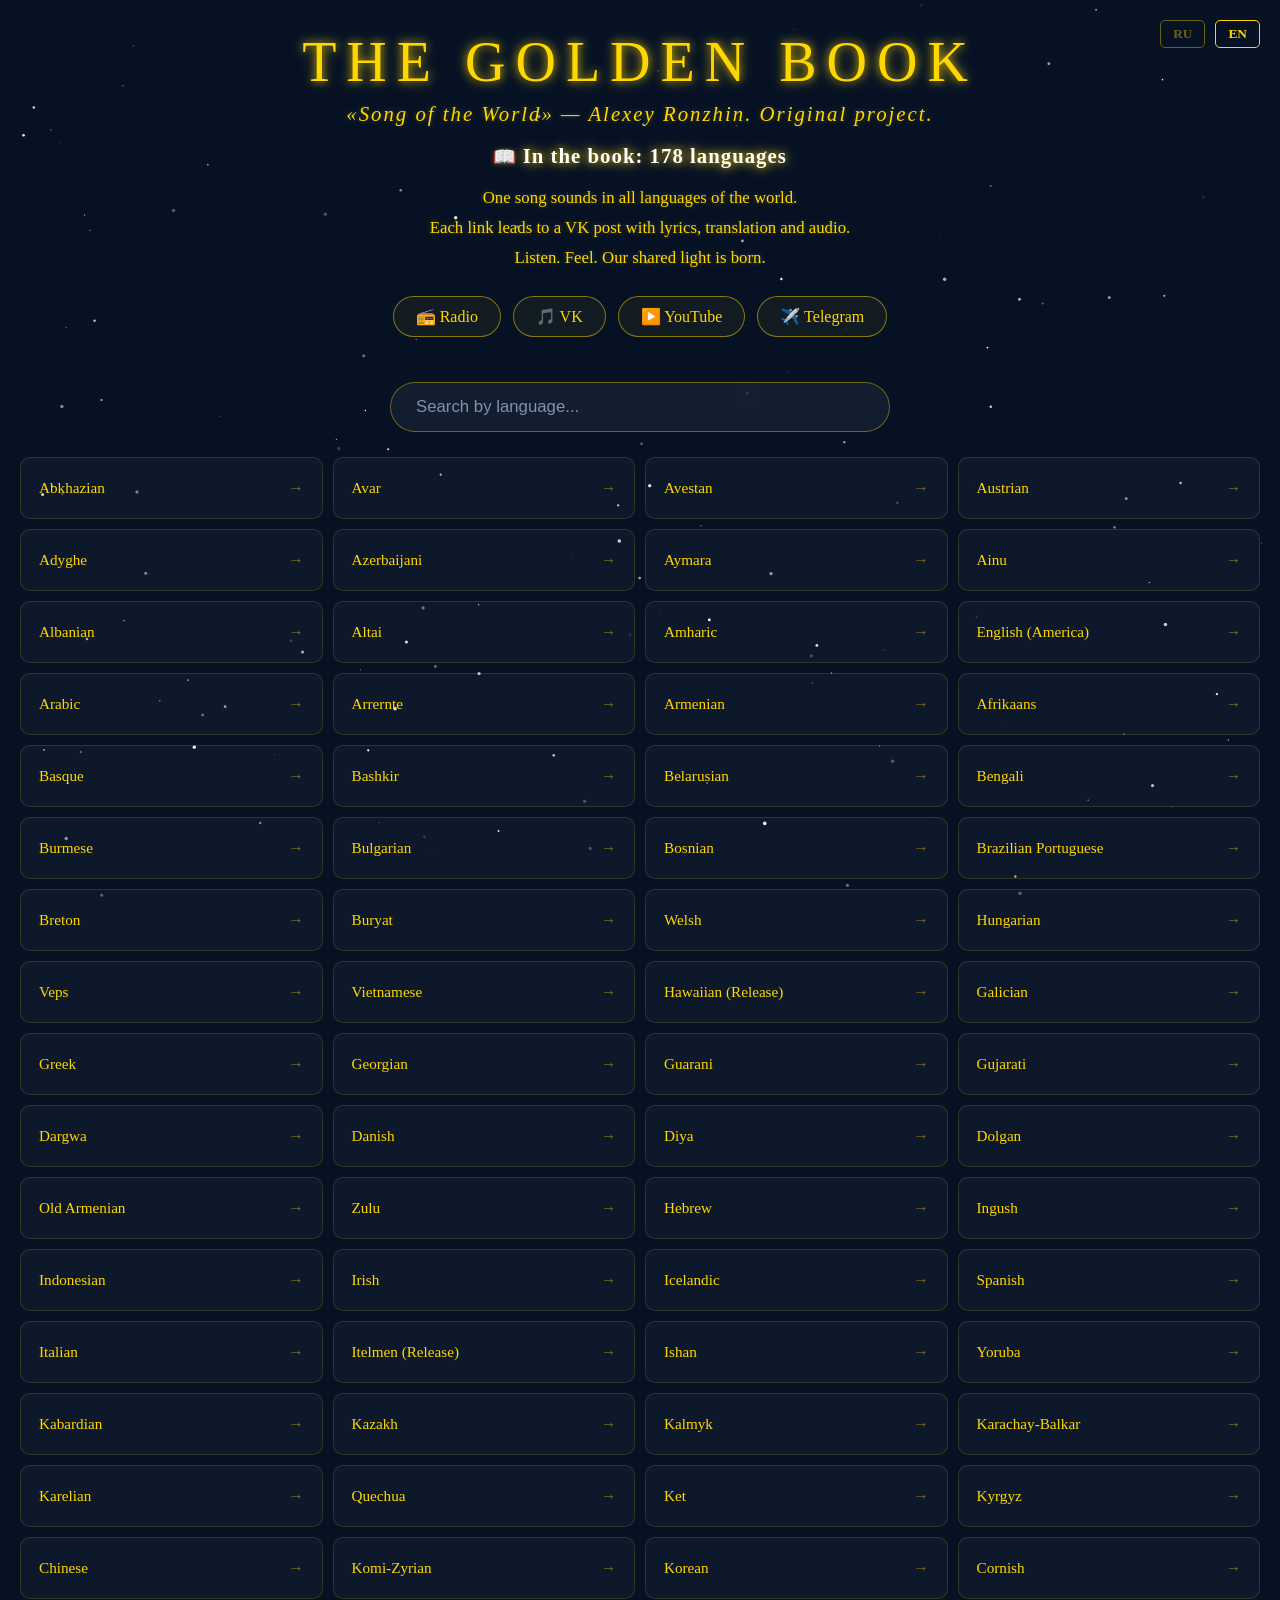
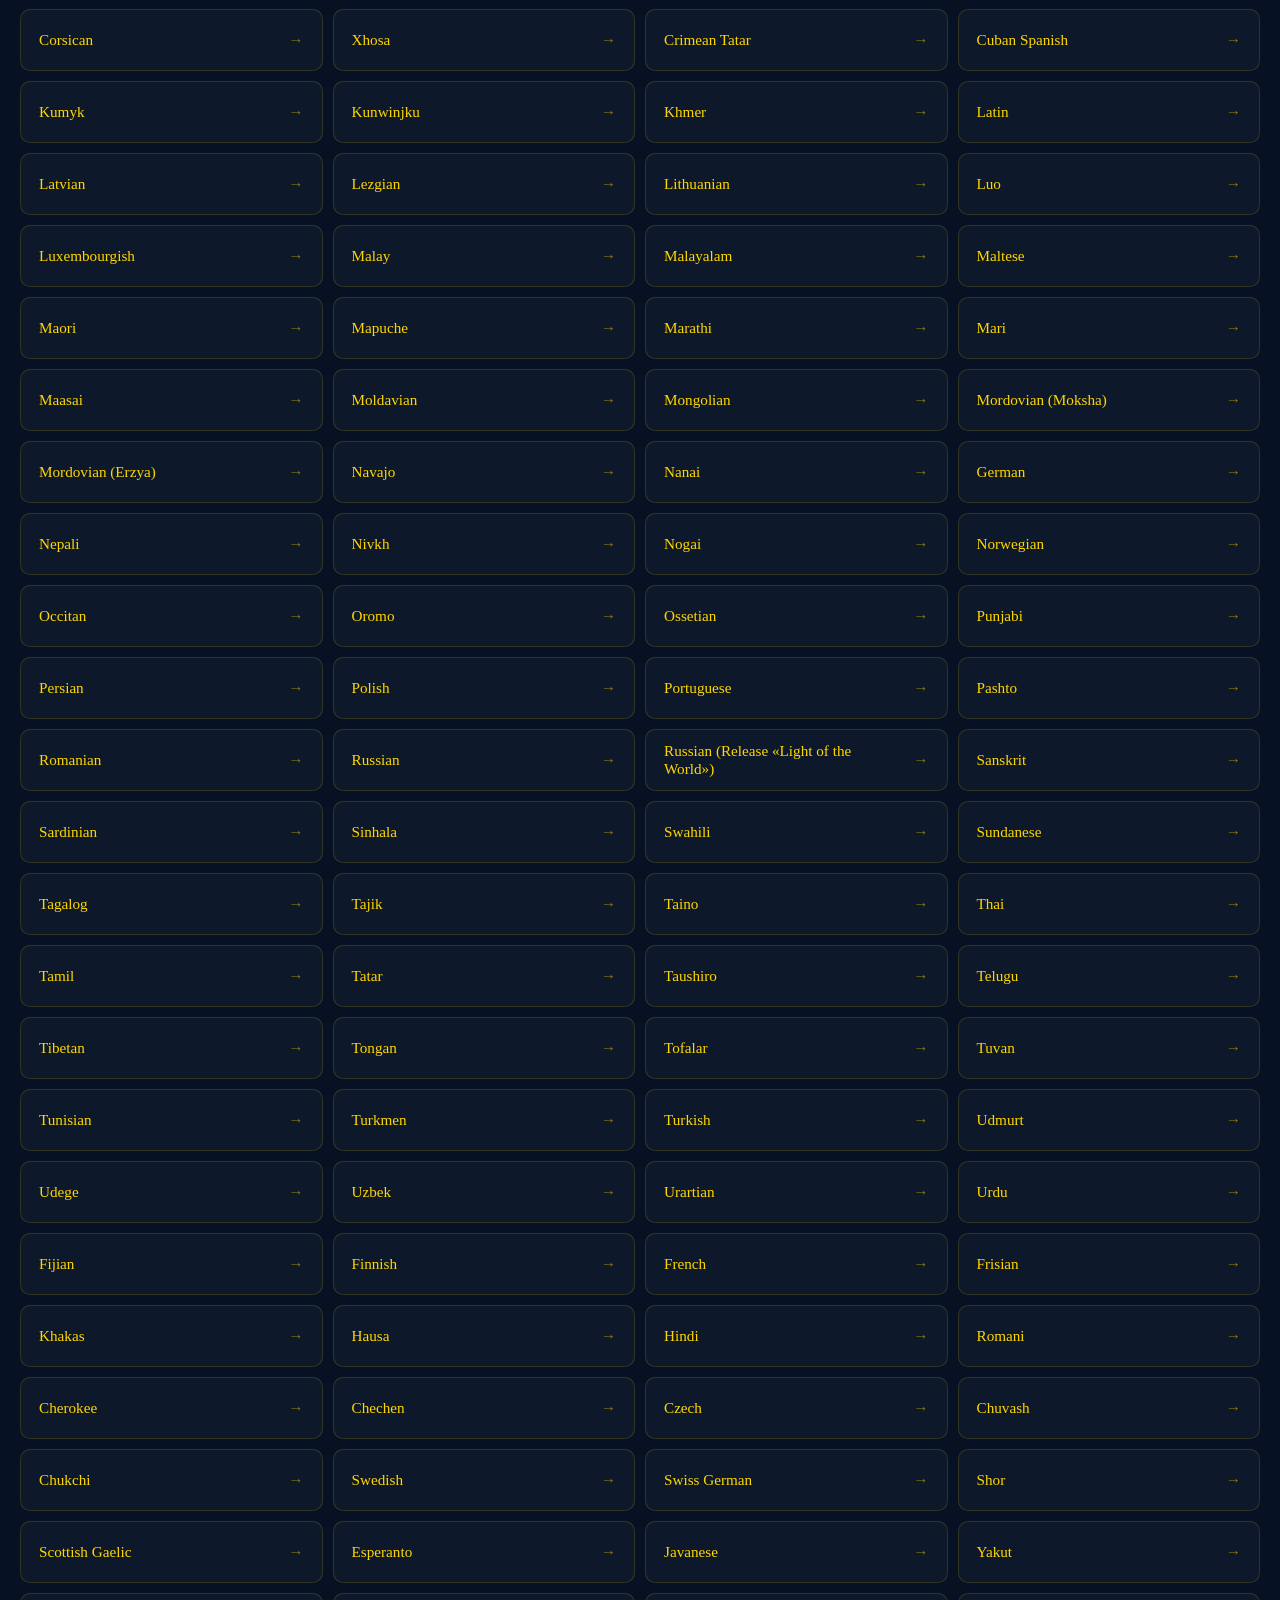
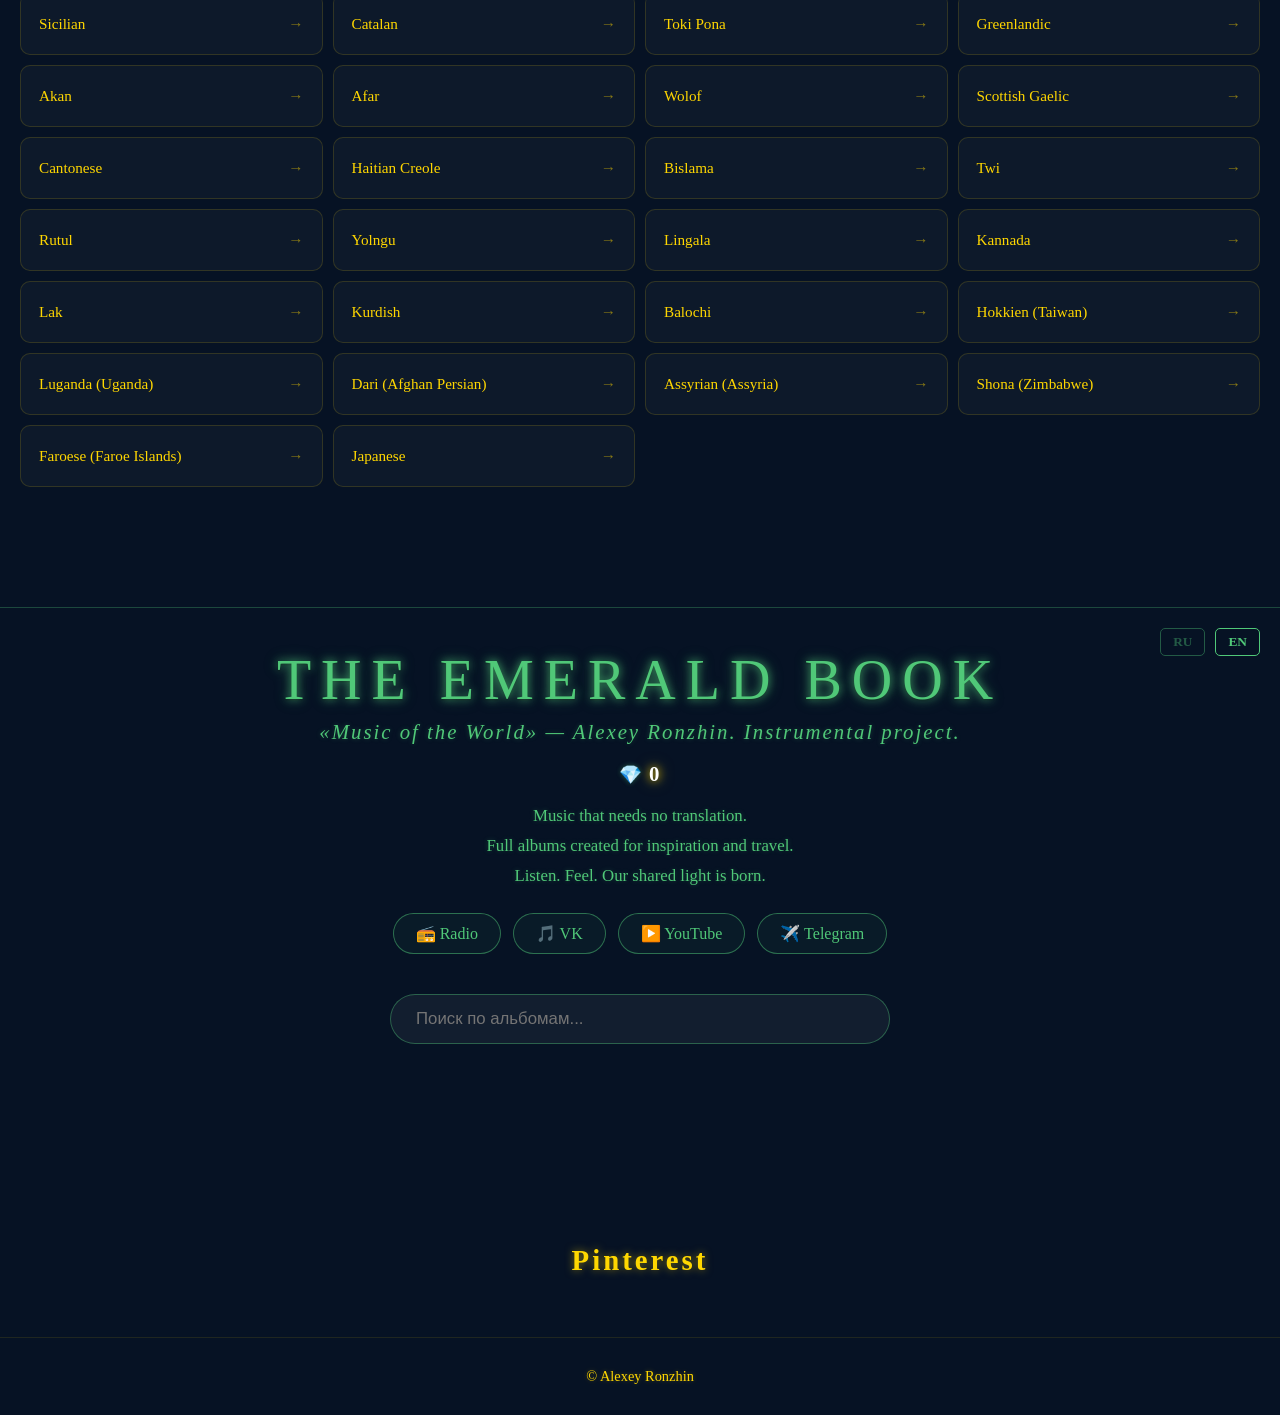
==== commit 0b606f34: "Update index.html" ====
--- a/index.html
+++ b/index.html
@@ -53,10 +53,9 @@
         <ul id="lang-list" class="lang-grid"></ul>
     </main>
 
-    <!-- ================= ИЗУМРУДНАЯ КНИГА ================= -->
+    <!-- ================= ИЗУМРУДНАЯ КНИГА (АДАПТИРОВАННАЯ) ================= -->
     <div class="emerald-section" style="max-width: 1300px; margin: 60px auto; padding: 40px 20px; border-top: 1px solid rgba(80, 200, 120, 0.3); text-align: center; position: relative; z-index: 2;">
         
-        <!-- Нижний переключатель -->
         <div class="emerald-lang-switch" style="position: absolute; top: 20px; right: 20px; display: flex; gap: 10px;">
             <button id="btn-ru-emerald" onclick="switchLanguage('ru')" style="background: none; border: 1px solid #50C878; color: #50C878; padding: 5px 12px; border-radius: 5px; cursor: pointer; font-family: 'Georgia', serif; font-weight: bold;">RU</button>
             <button id="btn-en-emerald" onclick="switchLanguage('en')" style="background: none; border: 1px solid #50C878; color: #50C878; padding: 5px 12px; border-radius: 5px; cursor: pointer; font-family: 'Georgia', serif; font-weight: bold;">EN</button>
@@ -74,7 +73,6 @@
             Слушай. Чувствуй. Рождается наш общий свет.
         </p>
 
-        <!-- Кнопки соцсетей (с ID для перевода) -->
         <div class="emerald-links" style="display: flex; flex-wrap: wrap; justify-content: center; gap: 12px; margin-bottom: 30px;">
             <a id="em-radio" href="https://song-world.ru/public/pesnya-mira" target="_blank" style="color: #50C878; text-decoration: none; border: 1px solid rgba(80, 200, 120, 0.5); padding: 10px 22px; border-radius: 25px; transition: all 0.3s ease; font-size: 1rem; background: rgba(80, 200, 120, 0.05);">📻 Radio</a>
             <a id="em-vk" href="https://vk.ru/playlist_neuromusic" target="_blank" style="color: #50C878; text-decoration: none; border: 1px solid rgba(80, 200, 120, 0.5); padding: 10px 22px; border-radius: 25px; transition: all 0.3s ease; font-size: 1rem; background: rgba(80, 200, 120, 0.05);">🎵 VK</a>
@@ -82,13 +80,12 @@
             <a id="em-tg" href="https://t.me/world_song_project" target="_blank" style="color: #50C878; text-decoration: none; border: 1px solid rgba(80, 200, 120, 0.5); padding: 10px 22px; border-radius: 25px; transition: all 0.3s ease; font-size: 1rem; background: rgba(80, 200, 120, 0.05);">✈️ Telegram</a>
         </div>
         
-        <ul id="album-list" class="album-grid" style="margin-bottom: 30px;"></ul>
-        
-        <div>
-            <a id="emerald-btn" href="/song-world/emerald-book/" target="_blank" class="emerald-open-btn" style="display: inline-block; color: #061224; background: #50C878; text-decoration: none; padding: 12px 25px; border-radius: 25px; font-weight: bold; font-family: 'Georgia', serif; transition: 0.3s; box-shadow: 0 4px 15px rgba(80, 200, 120, 0.4);">
-                Открыть Изумрудную Книгу →
-            </a>
+        <!-- Поиск по альбомам (внутри Изумрудной книги) -->
+        <div class="search-box" style="text-align: center; padding: 10px; margin-bottom: 20px;">
+            <input type="text" id="emerald-search" placeholder="Поиск по альбомам..." style="width: 80%; max-width: 500px; padding: 14px 25px; background: rgba(255, 255, 255, 0.05); border: 1px solid rgba(80, 200, 120, 0.4); border-radius: 30px; color: #50C878; font-size: 1.05rem; outline: none; transition: all 0.3s ease;">
         </div>
+
+        <ul id="emerald-album-list" class="album-grid" style="margin-bottom: 30px;"></ul>
     </div>
     <!-- =================================================== -->
 
